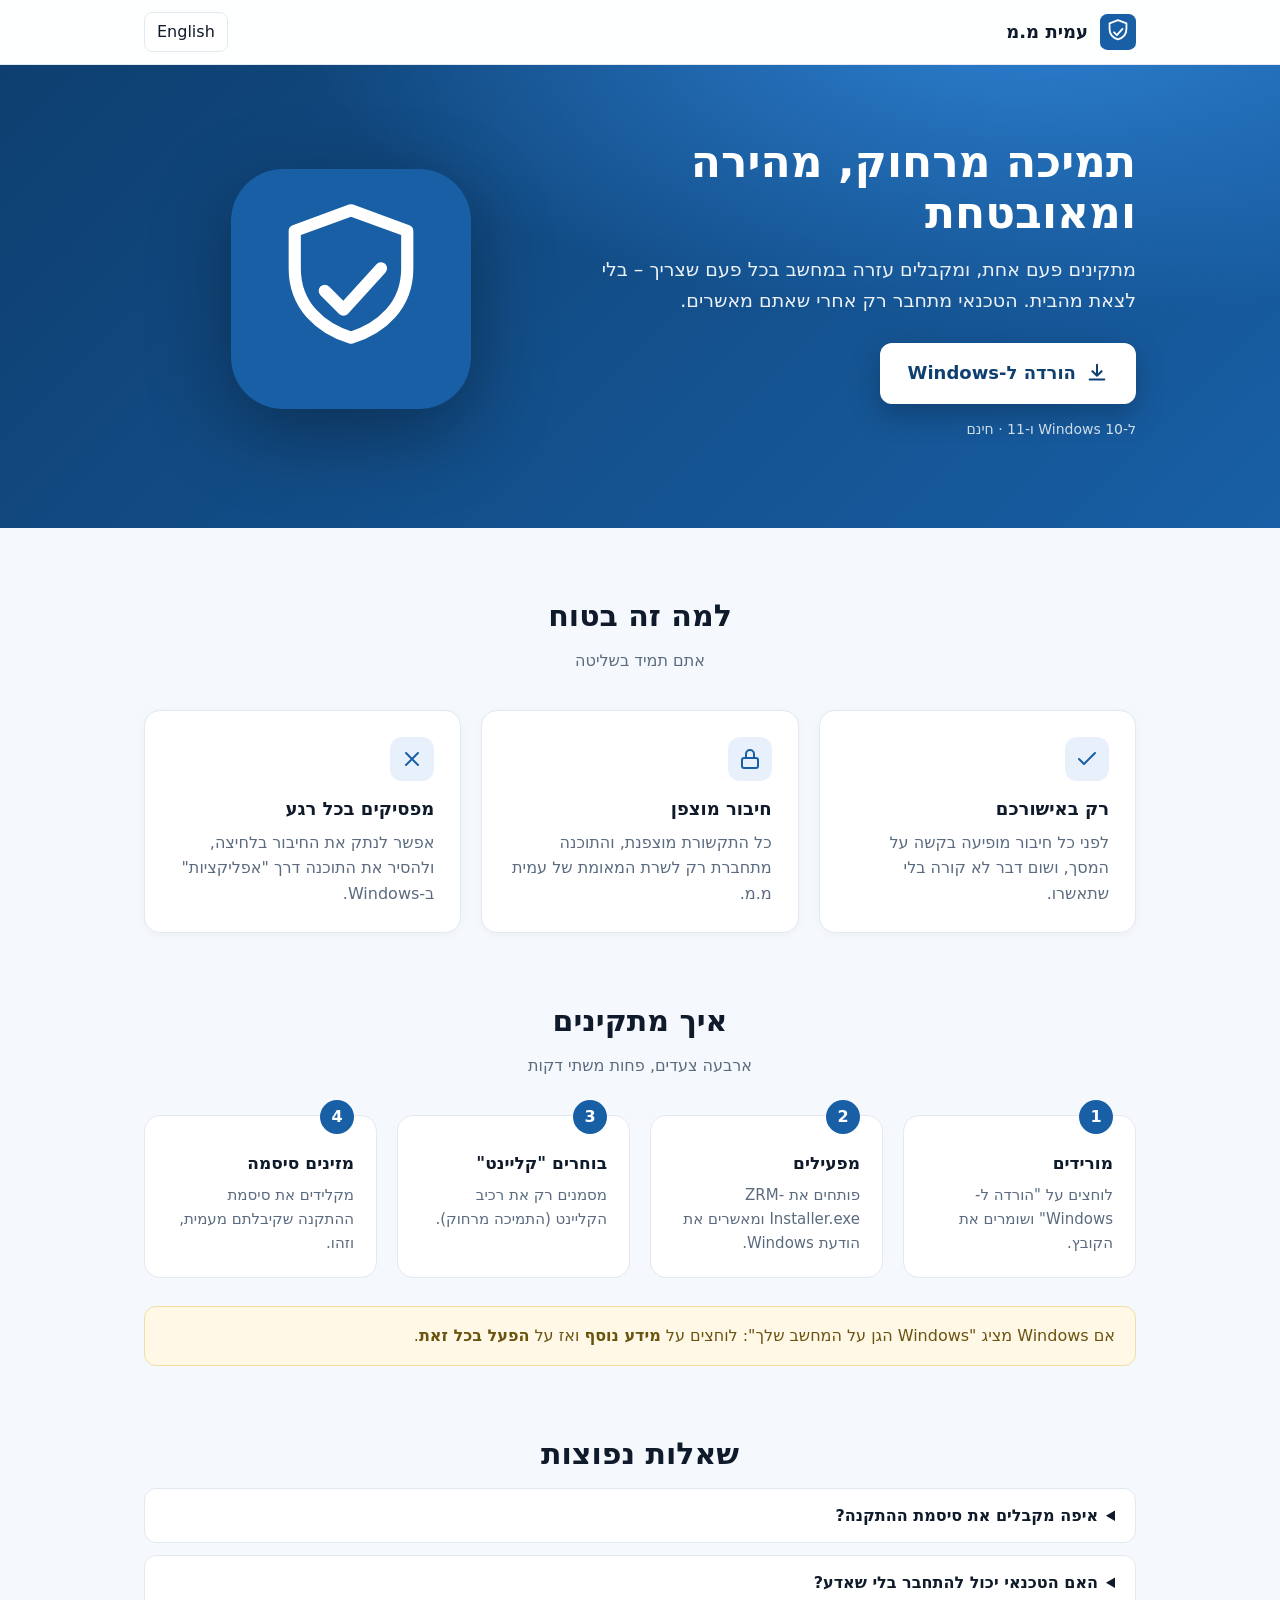
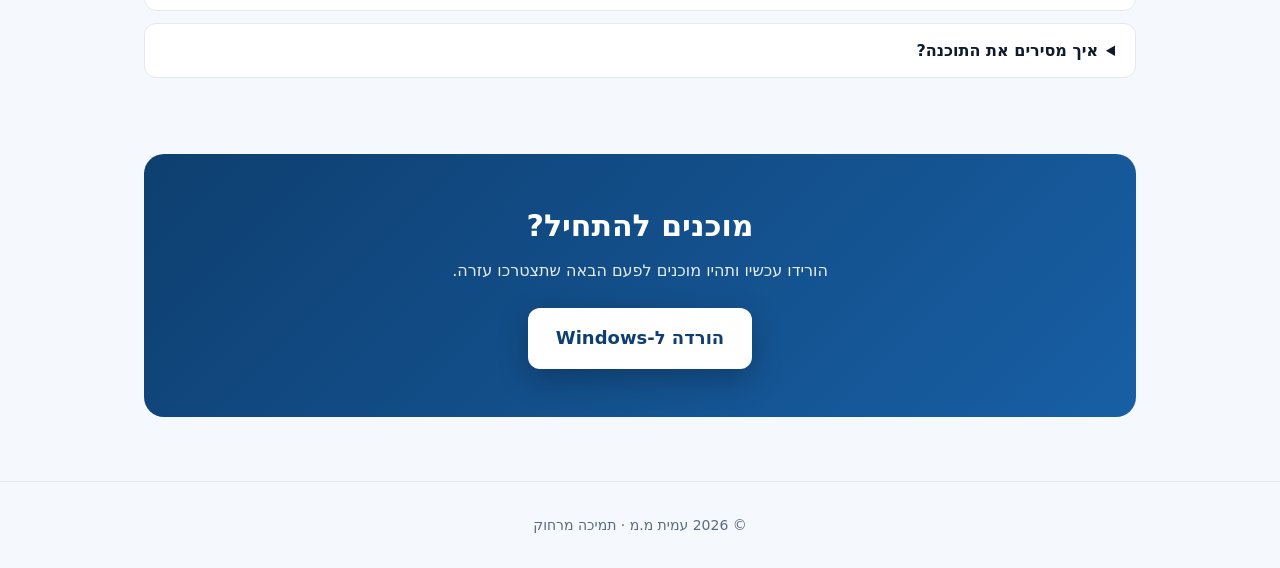
==== index.html @ 11de0999 "Fix mixed-direction meta line Co-Authored-By: Claude Opus 5.5 <noreply@anthropic.com>" ====
<!doctype html>
<html lang="he" dir="rtl">
<head>
<meta charset="utf-8">
<meta name="viewport" content="width=device-width, initial-scale=1">
<title>עמית מ.מ – תמיכה מרחוק</title>
<meta name="description" content="הורדת תוכנת התמיכה מרחוק של עמית מ.מ – התקנה פשוטה, חיבור מאובטח, רק באישורך.">
<link rel="icon" href="favicon.ico">
<meta property="og:title" content="עמית מ.מ – תמיכה מרחוק">
<meta property="og:description" content="הורדת תוכנת התמיכה מרחוק – חיבור מאובטח, רק באישורך.">
<meta property="og:image" content="logo-256.png">
<style>
  :root{--brand:#185FA5;--brand2:#0E3F70;--ink:#0f1b2b;--muted:#5b6b7f;--bg:#f5f8fc;--card:#fff;--line:#e3e9f1}
  *{box-sizing:border-box}
  body{margin:0;font-family:"Segoe UI",Rubik,Heebo,system-ui,-apple-system,Arial,sans-serif;color:var(--ink);background:var(--bg);line-height:1.6}
  a{color:var(--brand)}
  .wrap{max-width:1040px;margin:0 auto;padding:0 24px}
  header{position:sticky;top:0;z-index:5;background:rgba(255,255,255,.9);backdrop-filter:blur(8px);border-bottom:1px solid var(--line)}
  header .wrap{display:flex;align-items:center;gap:12px;height:64px}
  header img{width:36px;height:36px}
  header b{font-size:18px}
  header .sp{flex:1}
  .lang{border:1px solid var(--line);background:#fff;border-radius:8px;padding:6px 12px;cursor:pointer;font:inherit;color:var(--ink)}
  .hero{background:radial-gradient(1200px 500px at 80% -10%,#2d7fd0 0,transparent 60%),linear-gradient(135deg,var(--brand2),var(--brand));color:#fff;padding:72px 0 88px}
  .hero .wrap{display:grid;grid-template-columns:1.3fr 1fr;gap:40px;align-items:center}
  .hero h1{font-size:44px;line-height:1.15;margin:0 0 16px}
  .hero p{font-size:19px;opacity:.92;margin:0 0 28px;max-width:34em}
  .logo-big{justify-self:center;width:240px;height:240px;filter:drop-shadow(0 24px 40px rgba(0,0,0,.35));border-radius:52px}
  .btn{display:inline-flex;align-items:center;gap:10px;background:#fff;color:var(--brand2);font-weight:700;font-size:18px;padding:16px 28px;border-radius:12px;text-decoration:none;box-shadow:0 10px 30px rgba(0,0,0,.25);transition:transform .15s}
  .btn:hover{transform:translateY(-2px)}
  .btn svg{width:22px;height:22px}
  .meta{margin-top:14px;font-size:14px;opacity:.8}
  section{padding:64px 0}
  h2{font-size:30px;margin:0 0 8px;text-align:center}
  .sub{color:var(--muted);text-align:center;margin:0 0 36px}
  .grid{display:grid;grid-template-columns:repeat(3,1fr);gap:20px}
  .card{background:var(--card);border:1px solid var(--line);border-radius:16px;padding:26px;box-shadow:0 2px 8px rgba(15,27,43,.04)}
  .card .ic{width:44px;height:44px;border-radius:12px;background:#e8f1fb;color:var(--brand);display:grid;place-items:center;margin-bottom:14px}
  .card .ic svg{width:24px;height:24px}
  .card h3{margin:0 0 6px;font-size:18px}
  .card p{margin:0;color:var(--muted)}
  .steps{counter-reset:s;display:grid;grid-template-columns:repeat(4,1fr);gap:20px}
  .step{position:relative;background:var(--card);border:1px solid var(--line);border-radius:16px;padding:26px 22px 22px}
  .step::before{counter-increment:s;content:counter(s);position:absolute;top:-16px;inset-inline-start:22px;width:34px;height:34px;border-radius:50%;background:var(--brand);color:#fff;font-weight:700;display:grid;place-items:center}
  .step h3{margin:8px 0 6px;font-size:17px}
  .step p{margin:0;color:var(--muted);font-size:15px}
  .note{background:#fff8e6;border:1px solid #f1dca6;border-radius:12px;padding:16px 20px;margin-top:28px;color:#6b5310}
  .faq details{background:var(--card);border:1px solid var(--line);border-radius:12px;padding:14px 20px;margin-bottom:12px}
  .faq summary{cursor:pointer;font-weight:600}
  .faq p{color:var(--muted);margin:10px 0 0}
  .cta{text-align:center;background:linear-gradient(135deg,var(--brand2),var(--brand));color:#fff;border-radius:20px;padding:48px 24px}
  .cta h2{color:#fff}
  footer{color:var(--muted);text-align:center;padding:32px 0;font-size:14px;border-top:1px solid var(--line)}
  [data-l="en"]{display:none}
  html[lang="en"] [data-l="he"]{display:none}
  html[lang="en"] [data-l="en"]{display:revert}
  @media (max-width:860px){.hero .wrap{grid-template-columns:1fr;text-align:center}.hero p{margin-inline:auto}.logo-big{width:160px;height:160px;grid-row:1}.grid,.steps{grid-template-columns:1fr 1fr}.hero h1{font-size:34px}}
  @media (max-width:560px){.grid,.steps{grid-template-columns:1fr}}
</style>
</head>
<body>
<header><div class="wrap">
  <img src="logo.svg" alt="">
  <b><span data-l="he">עמית מ.מ</span><span data-l="en">Amit M.M</span></b>
  <span class="sp"></span>
  <button class="lang" id="lang" type="button">English</button>
</div></header>

<div class="hero"><div class="wrap">
  <div>
    <h1><span data-l="he">תמיכה מרחוק, מהירה ומאובטחת</span><span data-l="en">Fast, secure remote support</span></h1>
    <p><span data-l="he">מתקינים פעם אחת, ומקבלים עזרה במחשב בכל פעם שצריך – בלי לצאת מהבית. הטכנאי מתחבר רק אחרי שאתם מאשרים.</span><span data-l="en">Install once and get help on your computer whenever you need it, without leaving home. The technician connects only after you approve.</span></p>
    <a class="btn" id="dl" href="https://github.com/azombit/amitmm-support/releases/latest/download/ZRM-Installer.exe">
      <svg viewBox="0 0 24 24" fill="none" stroke="currentColor" stroke-width="2.2" stroke-linecap="round" stroke-linejoin="round"><path d="M12 3v12m0 0l-5-5m5 5l5-5M4 19h16"/></svg>
      <span data-l="he">הורדה ל-Windows</span><span data-l="en">Download for Windows</span>
    </a>
    <div class="meta"><span data-l="he">ל-Windows 10 ו-11 · חינם</span><span data-l="en">Windows 10 / 11 · 64-bit · about 220MB · free</span></div>
  </div>
  <img class="logo-big" src="logo.svg" alt="Amit M.M">
</div></div>

<section><div class="wrap">
  <h2><span data-l="he">למה זה בטוח</span><span data-l="en">Why it's safe</span></h2>
  <p class="sub"><span data-l="he">אתם תמיד בשליטה</span><span data-l="en">You are always in control</span></p>
  <div class="grid">
    <div class="card"><div class="ic"><svg viewBox="0 0 24 24" fill="none" stroke="currentColor" stroke-width="2" stroke-linecap="round" stroke-linejoin="round"><path d="M20 6L9 17l-5-5"/></svg></div>
      <h3><span data-l="he">רק באישורכם</span><span data-l="en">Only with your approval</span></h3>
      <p><span data-l="he">לפני כל חיבור מופיעה בקשה על המסך, ושום דבר לא קורה בלי שתאשרו.</span><span data-l="en">A request appears on screen before every session. Nothing happens until you approve it.</span></p></div>
    <div class="card"><div class="ic"><svg viewBox="0 0 24 24" fill="none" stroke="currentColor" stroke-width="2" stroke-linecap="round" stroke-linejoin="round"><rect x="4" y="11" width="16" height="10" rx="2"/><path d="M8 11V7a4 4 0 018 0v4"/></svg></div>
      <h3><span data-l="he">חיבור מוצפן</span><span data-l="en">Encrypted connection</span></h3>
      <p><span data-l="he">כל התקשורת מוצפנת, והתוכנה מתחברת רק לשרת המאומת של עמית מ.מ.</span><span data-l="en">All traffic is encrypted, and the software connects only to Amit M.M's verified server.</span></p></div>
    <div class="card"><div class="ic"><svg viewBox="0 0 24 24" fill="none" stroke="currentColor" stroke-width="2" stroke-linecap="round" stroke-linejoin="round"><path d="M18 6L6 18M6 6l12 12"/></svg></div>
      <h3><span data-l="he">מפסיקים בכל רגע</span><span data-l="en">Stop at any moment</span></h3>
      <p><span data-l="he">אפשר לנתק את החיבור בלחיצה, ולהסיר את התוכנה דרך "אפליקציות" ב-Windows.</span><span data-l="en">End the session with one click, and uninstall any time from Windows "Apps".</span></p></div>
  </div>
</div></section>

<section style="padding-top:0"><div class="wrap">
  <h2><span data-l="he">איך מתקינים</span><span data-l="en">How to install</span></h2>
  <p class="sub"><span data-l="he">ארבעה צעדים, פחות משתי דקות</span><span data-l="en">Four steps, under two minutes</span></p>
  <div class="steps">
    <div class="step"><h3><span data-l="he">מורידים</span><span data-l="en">Download</span></h3><p><span data-l="he">לוחצים על "הורדה ל-Windows" ושומרים את הקובץ.</span><span data-l="en">Click "Download for Windows" and save the file.</span></p></div>
    <div class="step"><h3><span data-l="he">מפעילים</span><span data-l="en">Run</span></h3><p><span data-l="he">פותחים את ZRM-Installer.exe ומאשרים את הודעת Windows.</span><span data-l="en">Open ZRM-Installer.exe and accept the Windows prompt.</span></p></div>
    <div class="step"><h3><span data-l="he">בוחרים "קליינט"</span><span data-l="en">Choose "Client"</span></h3><p><span data-l="he">מסמנים רק את רכיב הקליינט (התמיכה מרחוק).</span><span data-l="en">Select only the client (remote support) component.</span></p></div>
    <div class="step"><h3><span data-l="he">מזינים סיסמה</span><span data-l="en">Enter the password</span></h3><p><span data-l="he">מקלידים את סיסמת ההתקנה שקיבלתם מעמית, וזהו.</span><span data-l="en">Type the installation password you got from Amit, and you're done.</span></p></div>
  </div>
  <div class="note"><span data-l="he">אם Windows מציג "Windows הגן על המחשב שלך": לוחצים על <b>מידע נוסף</b> ואז על <b>הפעל בכל זאת</b>.</span><span data-l="en">If Windows shows "Windows protected your PC": click <b>More info</b>, then <b>Run anyway</b>.</span></div>
</div></section>

<section style="padding-top:0"><div class="wrap faq">
  <h2><span data-l="he">שאלות נפוצות</span><span data-l="en">FAQ</span></h2>
  <p class="sub"></p>
  <details><summary><span data-l="he">איפה מקבלים את סיסמת ההתקנה?</span><span data-l="en">Where do I get the installation password?</span></summary><p><span data-l="he">עמית ישלח לכם אותה. בלעדיה לא ניתן לחבר את המחשב.</span><span data-l="en">Amit will send it to you. Without it the computer cannot be connected.</span></p></details>
  <details><summary><span data-l="he">האם הטכנאי יכול להתחבר בלי שאדע?</span><span data-l="en">Can the technician connect without me knowing?</span></summary><p><span data-l="he">לא. כל חיבור דורש את האישור שלכם על המסך, ובזמן החיבור מוצג סימון ברור.</span><span data-l="en">No. Every session needs your on-screen approval, and a clear indicator is shown while connected.</span></p></details>
  <details><summary><span data-l="he">איך מסירים את התוכנה?</span><span data-l="en">How do I uninstall it?</span></summary><p><span data-l="he">הגדרות ← אפליקציות ← "Amit M.M" ← הסר.</span><span data-l="en">Settings → Apps → "Amit M.M" → Uninstall.</span></p></details>
</div></section>

<section style="padding-top:0"><div class="wrap"><div class="cta">
  <h2><span data-l="he">מוכנים להתחיל?</span><span data-l="en">Ready to start?</span></h2>
  <p style="opacity:.9;margin:0 0 24px"><span data-l="he">הורידו עכשיו ותהיו מוכנים לפעם הבאה שתצטרכו עזרה.</span><span data-l="en">Download now and be ready the next time you need help.</span></p>
  <a class="btn" href="https://github.com/azombit/amitmm-support/releases/latest/download/ZRM-Installer.exe"><span data-l="he">הורדה ל-Windows</span><span data-l="en">Download for Windows</span></a>
</div></div></section>

<footer>© <span id="y">2026</span> <span data-l="he">עמית מ.מ · תמיכה מרחוק</span><span data-l="en">Amit M.M · Remote support</span></footer>

<script>
  const h = document.documentElement, b = document.getElementById('lang');
  function set(l) { h.lang = l; h.dir = l === 'he' ? 'rtl' : 'ltr'; b.textContent = l === 'he' ? 'English' : 'עברית'; document.title = l === 'he' ? 'עמית מ.מ – תמיכה מרחוק' : 'Amit M.M – Remote support'; try { localStorage.lang = l; } catch (e) {} }
  b.onclick = () => set(h.lang === 'he' ? 'en' : 'he');
  const saved = (() => { try { return localStorage.lang; } catch (e) {} })();
  set(saved === 'en' ? 'en' : 'he');
  document.getElementById('y').textContent = new Date().getFullYear();
</script>
</body>
</html>
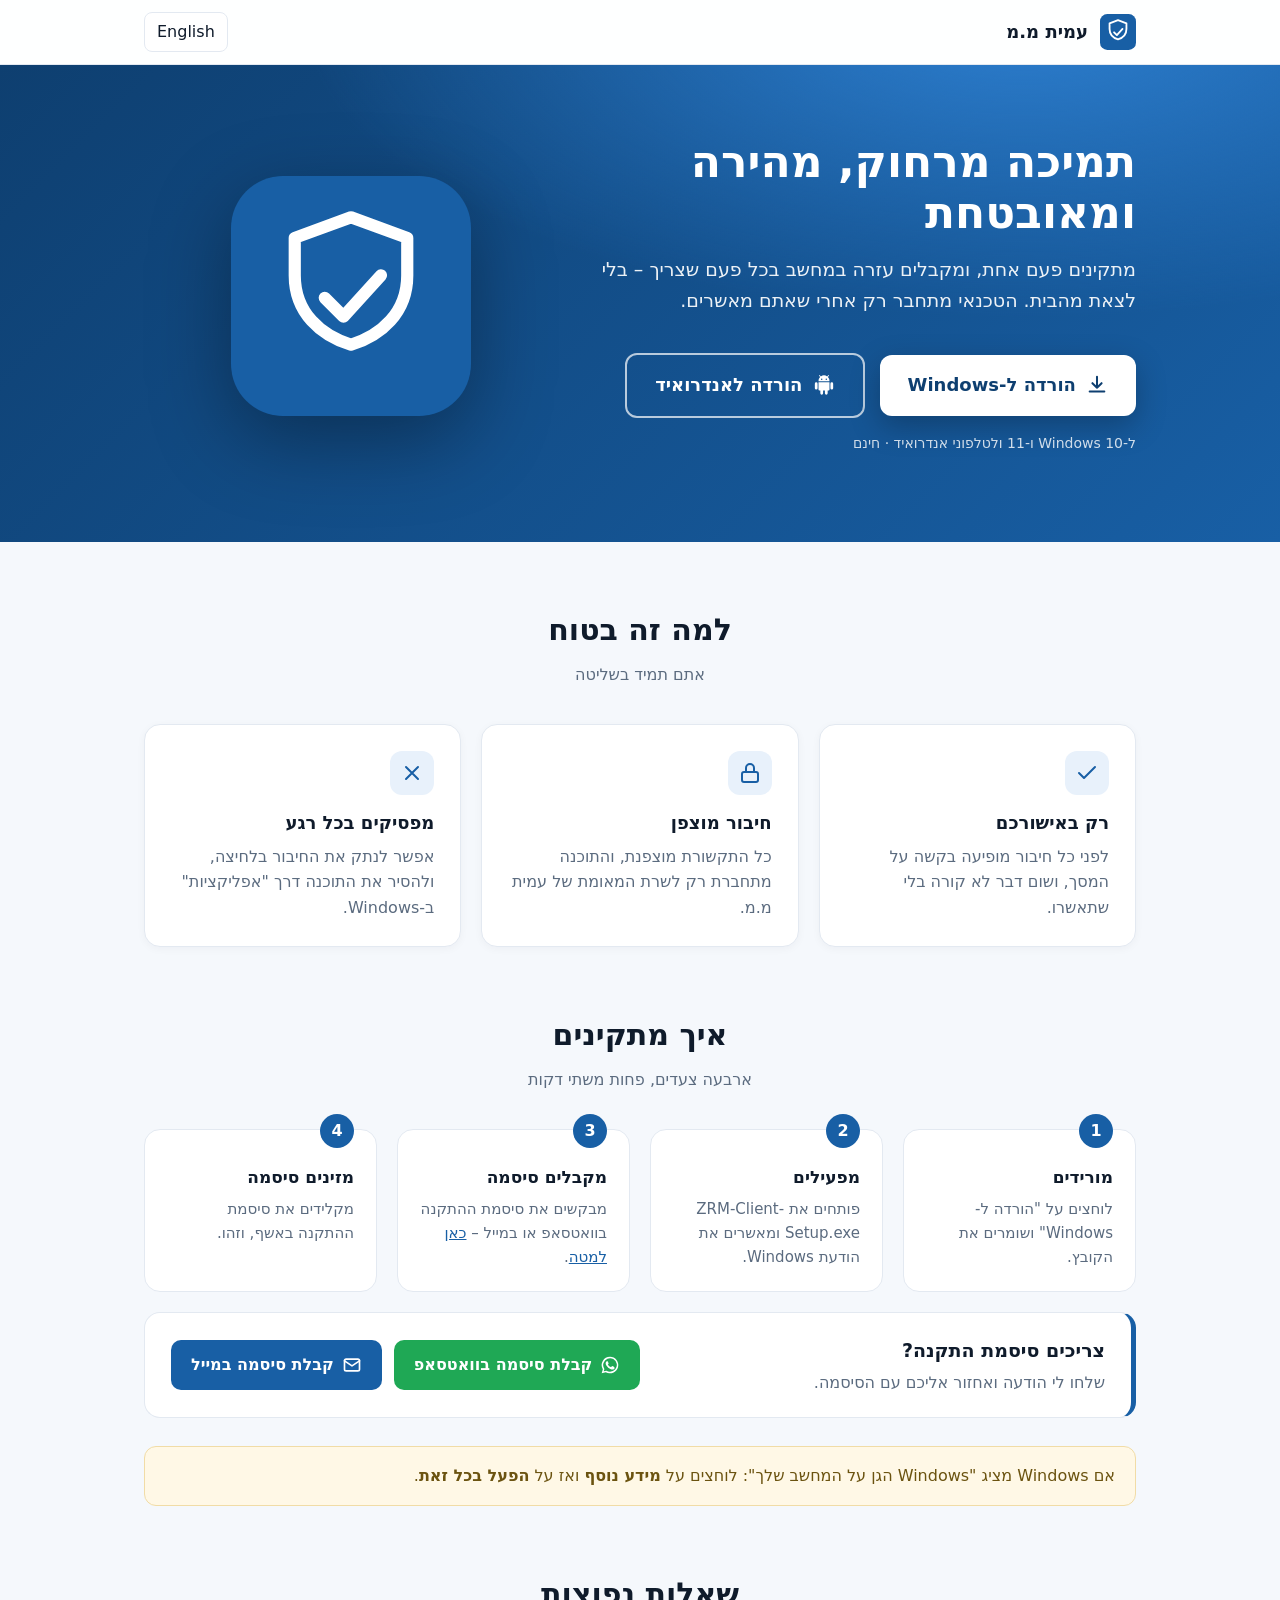
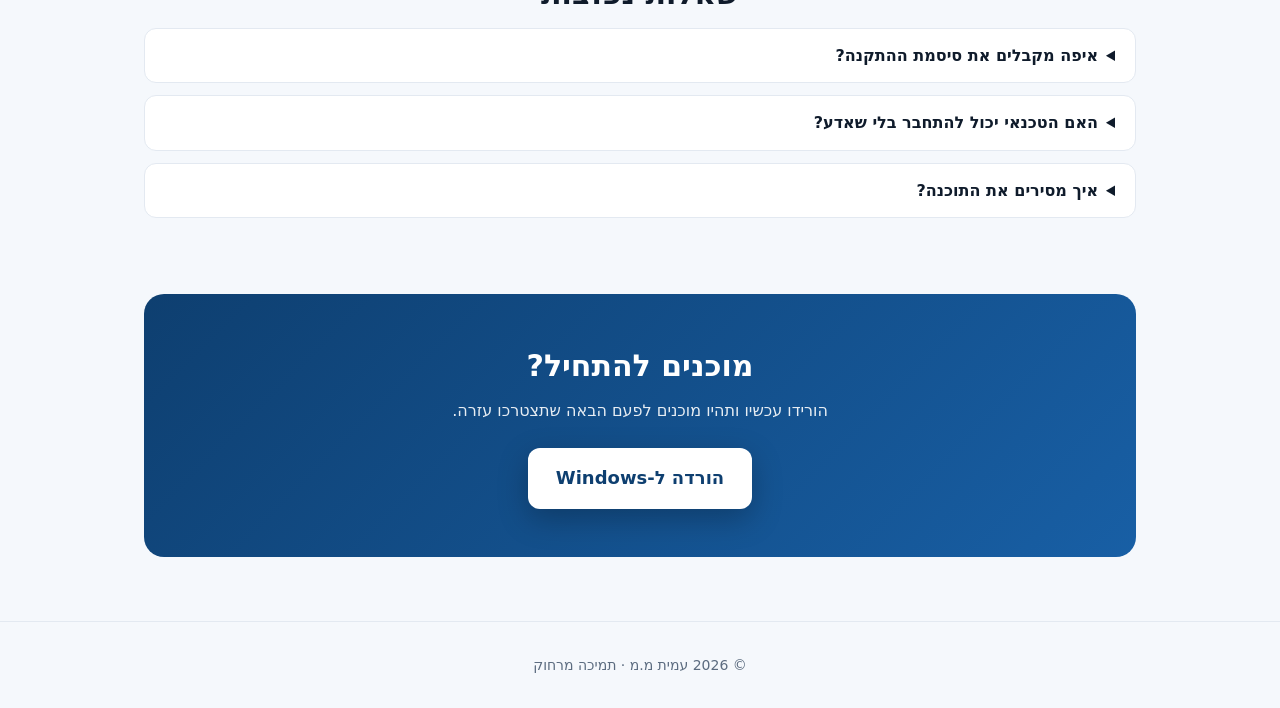
==== commit 0f0ec6f5: "Client-only and console-only downloads, Android app, password request by WhatsApp/email Co-Authored-" ====
--- a/index.html
+++ b/index.html
@@ -1,5 +1,5 @@
 <!doctype html>
-<html lang="he" dir="rtl">
+<html lang="he" dir="rtl" data-title-he="עמית מ.מ – תמיכה מרחוק" data-title-en="Amit M.M – Remote support">
 <head>
 <meta charset="utf-8">
 <meta name="viewport" content="width=device-width, initial-scale=1">
@@ -9,54 +9,7 @@
 <meta property="og:title" content="עמית מ.מ – תמיכה מרחוק">
 <meta property="og:description" content="הורדת תוכנת התמיכה מרחוק – חיבור מאובטח, רק באישורך.">
 <meta property="og:image" content="logo-256.png">
-<style>
-  :root{--brand:#185FA5;--brand2:#0E3F70;--ink:#0f1b2b;--muted:#5b6b7f;--bg:#f5f8fc;--card:#fff;--line:#e3e9f1}
-  *{box-sizing:border-box}
-  body{margin:0;font-family:"Segoe UI",Rubik,Heebo,system-ui,-apple-system,Arial,sans-serif;color:var(--ink);background:var(--bg);line-height:1.6}
-  a{color:var(--brand)}
-  .wrap{max-width:1040px;margin:0 auto;padding:0 24px}
-  header{position:sticky;top:0;z-index:5;background:rgba(255,255,255,.9);backdrop-filter:blur(8px);border-bottom:1px solid var(--line)}
-  header .wrap{display:flex;align-items:center;gap:12px;height:64px}
-  header img{width:36px;height:36px}
-  header b{font-size:18px}
-  header .sp{flex:1}
-  .lang{border:1px solid var(--line);background:#fff;border-radius:8px;padding:6px 12px;cursor:pointer;font:inherit;color:var(--ink)}
-  .hero{background:radial-gradient(1200px 500px at 80% -10%,#2d7fd0 0,transparent 60%),linear-gradient(135deg,var(--brand2),var(--brand));color:#fff;padding:72px 0 88px}
-  .hero .wrap{display:grid;grid-template-columns:1.3fr 1fr;gap:40px;align-items:center}
-  .hero h1{font-size:44px;line-height:1.15;margin:0 0 16px}
-  .hero p{font-size:19px;opacity:.92;margin:0 0 28px;max-width:34em}
-  .logo-big{justify-self:center;width:240px;height:240px;filter:drop-shadow(0 24px 40px rgba(0,0,0,.35));border-radius:52px}
-  .btn{display:inline-flex;align-items:center;gap:10px;background:#fff;color:var(--brand2);font-weight:700;font-size:18px;padding:16px 28px;border-radius:12px;text-decoration:none;box-shadow:0 10px 30px rgba(0,0,0,.25);transition:transform .15s}
-  .btn:hover{transform:translateY(-2px)}
-  .btn svg{width:22px;height:22px}
-  .meta{margin-top:14px;font-size:14px;opacity:.8}
-  section{padding:64px 0}
-  h2{font-size:30px;margin:0 0 8px;text-align:center}
-  .sub{color:var(--muted);text-align:center;margin:0 0 36px}
-  .grid{display:grid;grid-template-columns:repeat(3,1fr);gap:20px}
-  .card{background:var(--card);border:1px solid var(--line);border-radius:16px;padding:26px;box-shadow:0 2px 8px rgba(15,27,43,.04)}
-  .card .ic{width:44px;height:44px;border-radius:12px;background:#e8f1fb;color:var(--brand);display:grid;place-items:center;margin-bottom:14px}
-  .card .ic svg{width:24px;height:24px}
-  .card h3{margin:0 0 6px;font-size:18px}
-  .card p{margin:0;color:var(--muted)}
-  .steps{counter-reset:s;display:grid;grid-template-columns:repeat(4,1fr);gap:20px}
-  .step{position:relative;background:var(--card);border:1px solid var(--line);border-radius:16px;padding:26px 22px 22px}
-  .step::before{counter-increment:s;content:counter(s);position:absolute;top:-16px;inset-inline-start:22px;width:34px;height:34px;border-radius:50%;background:var(--brand);color:#fff;font-weight:700;display:grid;place-items:center}
-  .step h3{margin:8px 0 6px;font-size:17px}
-  .step p{margin:0;color:var(--muted);font-size:15px}
-  .note{background:#fff8e6;border:1px solid #f1dca6;border-radius:12px;padding:16px 20px;margin-top:28px;color:#6b5310}
-  .faq details{background:var(--card);border:1px solid var(--line);border-radius:12px;padding:14px 20px;margin-bottom:12px}
-  .faq summary{cursor:pointer;font-weight:600}
-  .faq p{color:var(--muted);margin:10px 0 0}
-  .cta{text-align:center;background:linear-gradient(135deg,var(--brand2),var(--brand));color:#fff;border-radius:20px;padding:48px 24px}
-  .cta h2{color:#fff}
-  footer{color:var(--muted);text-align:center;padding:32px 0;font-size:14px;border-top:1px solid var(--line)}
-  [data-l="en"]{display:none}
-  html[lang="en"] [data-l="he"]{display:none}
-  html[lang="en"] [data-l="en"]{display:revert}
-  @media (max-width:860px){.hero .wrap{grid-template-columns:1fr;text-align:center}.hero p{margin-inline:auto}.logo-big{width:160px;height:160px;grid-row:1}.grid,.steps{grid-template-columns:1fr 1fr}.hero h1{font-size:34px}}
-  @media (max-width:560px){.grid,.steps{grid-template-columns:1fr}}
-</style>
+<link rel="stylesheet" href="style.css">
 </head>
 <body>
 <header><div class="wrap">
@@ -70,11 +23,15 @@
   <div>
     <h1><span data-l="he">תמיכה מרחוק, מהירה ומאובטחת</span><span data-l="en">Fast, secure remote support</span></h1>
     <p><span data-l="he">מתקינים פעם אחת, ומקבלים עזרה במחשב בכל פעם שצריך – בלי לצאת מהבית. הטכנאי מתחבר רק אחרי שאתם מאשרים.</span><span data-l="en">Install once and get help on your computer whenever you need it, without leaving home. The technician connects only after you approve.</span></p>
-    <a class="btn" id="dl" href="https://github.com/azombit/amitmm-support/releases/latest/download/ZRM-Installer.exe">
+    <a class="btn" id="dl" href="https://github.com/azombit/amitmm-support/releases/latest/download/ZRM-Client-Setup.exe">
       <svg viewBox="0 0 24 24" fill="none" stroke="currentColor" stroke-width="2.2" stroke-linecap="round" stroke-linejoin="round"><path d="M12 3v12m0 0l-5-5m5 5l5-5M4 19h16"/></svg>
       <span data-l="he">הורדה ל-Windows</span><span data-l="en">Download for Windows</span>
     </a>
-    <div class="meta"><span data-l="he">ל-Windows 10 ו-11 · חינם</span><span data-l="en">Windows 10 / 11 · 64-bit · about 220MB · free</span></div>
+    <a class="btn ghost" href="https://github.com/azombit/amitmm-support/releases/latest/download/ZrmAgent.apk">
+      <svg viewBox="0 0 24 24" fill="currentColor"><path d="M6 9h12v8a1 1 0 01-1 1h-1v3a1.5 1.5 0 01-3 0v-3h-2v3a1.5 1.5 0 01-3 0v-3H7a1 1 0 01-1-1zM3.5 9A1.5 1.5 0 015 10.5v5a1.5 1.5 0 01-3 0v-5A1.5 1.5 0 013.5 9zm17 0a1.5 1.5 0 011.5 1.5v5a1.5 1.5 0 01-3 0v-5A1.5 1.5 0 0120.5 9zM15.5 2.6l1.2-1.6.8.6-1.2 1.6A6 6 0 0118 8H6a6 6 0 011.7-4.8L6.5 1.6l.8-.6 1.2 1.6a6 6 0 017 0zM9.5 5a.8.8 0 100 1.6.8.8 0 000-1.6zm5 0a.8.8 0 100 1.6.8.8 0 000-1.6z"/></svg>
+      <span data-l="he">הורדה לאנדרואיד</span><span data-l="en">Download for Android</span>
+    </a>
+    <div class="meta"><span data-l="he">ל-Windows 10 ו-11 ולטלפוני אנדרואיד · חינם</span><span data-l="en">Windows 10 / 11 and Android phones · free</span></div>
   </div>
   <img class="logo-big" src="logo.svg" alt="Amit M.M">
 </div></div>
@@ -100,9 +57,21 @@
   <p class="sub"><span data-l="he">ארבעה צעדים, פחות משתי דקות</span><span data-l="en">Four steps, under two minutes</span></p>
   <div class="steps">
     <div class="step"><h3><span data-l="he">מורידים</span><span data-l="en">Download</span></h3><p><span data-l="he">לוחצים על "הורדה ל-Windows" ושומרים את הקובץ.</span><span data-l="en">Click "Download for Windows" and save the file.</span></p></div>
-    <div class="step"><h3><span data-l="he">מפעילים</span><span data-l="en">Run</span></h3><p><span data-l="he">פותחים את ZRM-Installer.exe ומאשרים את הודעת Windows.</span><span data-l="en">Open ZRM-Installer.exe and accept the Windows prompt.</span></p></div>
-    <div class="step"><h3><span data-l="he">בוחרים "קליינט"</span><span data-l="en">Choose "Client"</span></h3><p><span data-l="he">מסמנים רק את רכיב הקליינט (התמיכה מרחוק).</span><span data-l="en">Select only the client (remote support) component.</span></p></div>
-    <div class="step"><h3><span data-l="he">מזינים סיסמה</span><span data-l="en">Enter the password</span></h3><p><span data-l="he">מקלידים את סיסמת ההתקנה שקיבלתם מעמית, וזהו.</span><span data-l="en">Type the installation password you got from Amit, and you're done.</span></p></div>
+    <div class="step"><h3><span data-l="he">מפעילים</span><span data-l="en">Run</span></h3><p><span data-l="he">פותחים את ZRM-Client-Setup.exe ומאשרים את הודעת Windows.</span><span data-l="en">Open ZRM-Client-Setup.exe and accept the Windows prompt.</span></p></div>
+    <div class="step"><h3><span data-l="he">מקבלים סיסמה</span><span data-l="en">Get the password</span></h3><p><span data-l="he">מבקשים את סיסמת ההתקנה בוואטסאפ או במייל – <a href="#pw">כאן למטה</a>.</span><span data-l="en">Ask for the installation password on WhatsApp or by email – <a href="#pw">right below</a>.</span></p></div>
+    <div class="step"><h3><span data-l="he">מזינים סיסמה</span><span data-l="en">Enter the password</span></h3><p><span data-l="he">מקלידים את סיסמת ההתקנה באשף, וזהו.</span><span data-l="en">Type the installation password in the wizard, and you're done.</span></p></div>
+  </div>
+  <div class="pw" id="pw">
+    <div><b><span data-l="he">צריכים סיסמת התקנה?</span><span data-l="en">Need the installation password?</span></b>
+      <p><span data-l="he">שלחו לי הודעה ואחזור אליכם עם הסיסמה.</span><span data-l="en">Send me a message and I'll get back to you with the password.</span></p></div>
+    <div class="pw-btns">
+      <a class="pbtn wa" target="_blank" rel="noopener" data-wa="אהלן עמית, אני צריך סיסמת התקנה לתוכנת התמיכה מרחוק." data-wa-en="Hi Amit, I need the installation password for the remote support software.">
+        <svg viewBox="0 0 24 24" fill="currentColor"><path d="M12 2a10 10 0 00-8.6 15.1L2 22l5-1.3A10 10 0 1012 2zm0 18.2a8.2 8.2 0 01-4.2-1.2l-.3-.2-3 .8.8-2.9-.2-.3A8.2 8.2 0 1112 20.2zm4.5-6.1c-.2-.1-1.5-.7-1.7-.8s-.4-.1-.6.1-.7.8-.8 1-.3.2-.5.1a6.7 6.7 0 01-3.3-2.9c-.3-.4.3-.4.7-1.4a.5.5 0 000-.4l-.8-1.8c-.2-.5-.4-.4-.6-.4h-.5a1 1 0 00-.7.3 3 3 0 00-.9 2.2 5.2 5.2 0 001.1 2.7 11.8 11.8 0 004.5 4c1.7.7 2.3.8 3.2.6a2.7 2.7 0 001.8-1.2 2.2 2.2 0 00.1-1.2c0-.2-.2-.3-.5-.4z"/></svg>
+        <span data-l="he">קבלת סיסמה בוואטסאפ</span><span data-l="en">Get it on WhatsApp</span></a>
+      <a class="pbtn ml" data-mail="בקשה לסיסמת התקנה – תמיכה מרחוק" data-mail-en="Installation password request – remote support">
+        <svg viewBox="0 0 24 24" fill="none" stroke="currentColor" stroke-width="2" stroke-linecap="round" stroke-linejoin="round"><rect x="3" y="5" width="18" height="14" rx="2"/><path d="M3 7l9 6 9-6"/></svg>
+        <span data-l="he">קבלת סיסמה במייל</span><span data-l="en">Get it by email</span></a>
+    </div>
   </div>
   <div class="note"><span data-l="he">אם Windows מציג "Windows הגן על המחשב שלך": לוחצים על <b>מידע נוסף</b> ואז על <b>הפעל בכל זאת</b>.</span><span data-l="en">If Windows shows "Windows protected your PC": click <b>More info</b>, then <b>Run anyway</b>.</span></div>
 </div></section>
@@ -110,7 +79,7 @@
 <section style="padding-top:0"><div class="wrap faq">
   <h2><span data-l="he">שאלות נפוצות</span><span data-l="en">FAQ</span></h2>
   <p class="sub"></p>
-  <details><summary><span data-l="he">איפה מקבלים את סיסמת ההתקנה?</span><span data-l="en">Where do I get the installation password?</span></summary><p><span data-l="he">עמית ישלח לכם אותה. בלעדיה לא ניתן לחבר את המחשב.</span><span data-l="en">Amit will send it to you. Without it the computer cannot be connected.</span></p></details>
+  <details><summary><span data-l="he">איפה מקבלים את סיסמת ההתקנה?</span><span data-l="en">Where do I get the installation password?</span></summary><p><span data-l="he">מבקשים אותה ממני <a href="#pw">בוואטסאפ או במייל</a>. בלעדיה לא ניתן לחבר את המחשב.</span><span data-l="en">Ask me for it <a href="#pw">on WhatsApp or by email</a>. Without it the computer cannot be connected.</span></p></details>
   <details><summary><span data-l="he">האם הטכנאי יכול להתחבר בלי שאדע?</span><span data-l="en">Can the technician connect without me knowing?</span></summary><p><span data-l="he">לא. כל חיבור דורש את האישור שלכם על המסך, ובזמן החיבור מוצג סימון ברור.</span><span data-l="en">No. Every session needs your on-screen approval, and a clear indicator is shown while connected.</span></p></details>
   <details><summary><span data-l="he">איך מסירים את התוכנה?</span><span data-l="en">How do I uninstall it?</span></summary><p><span data-l="he">הגדרות ← אפליקציות ← "Amit M.M" ← הסר.</span><span data-l="en">Settings → Apps → "Amit M.M" → Uninstall.</span></p></details>
 </div></section>
@@ -118,18 +87,11 @@
 <section style="padding-top:0"><div class="wrap"><div class="cta">
   <h2><span data-l="he">מוכנים להתחיל?</span><span data-l="en">Ready to start?</span></h2>
   <p style="opacity:.9;margin:0 0 24px"><span data-l="he">הורידו עכשיו ותהיו מוכנים לפעם הבאה שתצטרכו עזרה.</span><span data-l="en">Download now and be ready the next time you need help.</span></p>
-  <a class="btn" href="https://github.com/azombit/amitmm-support/releases/latest/download/ZRM-Installer.exe"><span data-l="he">הורדה ל-Windows</span><span data-l="en">Download for Windows</span></a>
+  <a class="btn" href="https://github.com/azombit/amitmm-support/releases/latest/download/ZRM-Client-Setup.exe"><span data-l="he">הורדה ל-Windows</span><span data-l="en">Download for Windows</span></a>
 </div></div></section>
 
 <footer>© <span id="y">2026</span> <span data-l="he">עמית מ.מ · תמיכה מרחוק</span><span data-l="en">Amit M.M · Remote support</span></footer>
 
-<script>
-  const h = document.documentElement, b = document.getElementById('lang');
-  function set(l) { h.lang = l; h.dir = l === 'he' ? 'rtl' : 'ltr'; b.textContent = l === 'he' ? 'English' : 'עברית'; document.title = l === 'he' ? 'עמית מ.מ – תמיכה מרחוק' : 'Amit M.M – Remote support'; try { localStorage.lang = l; } catch (e) {} }
-  b.onclick = () => set(h.lang === 'he' ? 'en' : 'he');
-  const saved = (() => { try { return localStorage.lang; } catch (e) {} })();
-  set(saved === 'en' ? 'en' : 'he');
-  document.getElementById('y').textContent = new Date().getFullYear();
-</script>
+<script src="site.js"></script>
 </body>
 </html>
--- a/style.css
+++ b/style.css
@@ -0,0 +1,53 @@
+  :root{--brand:#185FA5;--brand2:#0E3F70;--ink:#0f1b2b;--muted:#5b6b7f;--bg:#f5f8fc;--card:#fff;--line:#e3e9f1}
+  *{box-sizing:border-box}
+  body{margin:0;font-family:"Segoe UI",Rubik,Heebo,system-ui,-apple-system,Arial,sans-serif;color:var(--ink);background:var(--bg);line-height:1.6}
+  a{color:var(--brand)}
+  .wrap{max-width:1040px;margin:0 auto;padding:0 24px}
+  header{position:sticky;top:0;z-index:5;background:rgba(255,255,255,.9);backdrop-filter:blur(8px);border-bottom:1px solid var(--line)}
+  header .wrap{display:flex;align-items:center;gap:12px;height:64px}
+  header img{width:36px;height:36px}
+  header b{font-size:18px}
+  header .sp{flex:1}
+  .lang{border:1px solid var(--line);background:#fff;border-radius:8px;padding:6px 12px;cursor:pointer;font:inherit;color:var(--ink)}
+  .hero{background:radial-gradient(1200px 500px at 80% -10%,#2d7fd0 0,transparent 60%),linear-gradient(135deg,var(--brand2),var(--brand));color:#fff;padding:72px 0 88px}
+  .hero .wrap{display:grid;grid-template-columns:1.3fr 1fr;gap:40px;align-items:center}
+  .hero h1{font-size:44px;line-height:1.15;margin:0 0 16px}
+  .hero p{font-size:19px;opacity:.92;margin:0 0 28px;max-width:34em}
+  .logo-big{justify-self:center;width:240px;height:240px;filter:drop-shadow(0 24px 40px rgba(0,0,0,.35));border-radius:52px}
+  .btn{display:inline-flex;align-items:center;gap:10px;background:#fff;color:var(--brand2);font-weight:700;font-size:18px;padding:16px 28px;border-radius:12px;text-decoration:none;box-shadow:0 10px 30px rgba(0,0,0,.25);transition:transform .15s}
+  .btn:hover{transform:translateY(-2px)}
+  .btn svg{width:22px;height:22px}
+  .btn.ghost{background:transparent;color:#fff;border:2px solid rgba(255,255,255,.7);box-shadow:none;margin:10px 0 0;margin-inline-start:10px}
+  @media (max-width:560px){.btn.ghost{margin-inline-start:0}}
+  .meta{margin-top:14px;font-size:14px;opacity:.8}
+  section{padding:64px 0}
+  h2{font-size:30px;margin:0 0 8px;text-align:center}
+  .sub{color:var(--muted);text-align:center;margin:0 0 36px}
+  .grid{display:grid;grid-template-columns:repeat(3,1fr);gap:20px}
+  .card{background:var(--card);border:1px solid var(--line);border-radius:16px;padding:26px;box-shadow:0 2px 8px rgba(15,27,43,.04)}
+  .card .ic{width:44px;height:44px;border-radius:12px;background:#e8f1fb;color:var(--brand);display:grid;place-items:center;margin-bottom:14px}
+  .card .ic svg{width:24px;height:24px}
+  .card h3{margin:0 0 6px;font-size:18px}
+  .card p{margin:0;color:var(--muted)}
+  .steps{counter-reset:s;display:grid;grid-template-columns:repeat(4,1fr);gap:20px}
+  .step{position:relative;background:var(--card);border:1px solid var(--line);border-radius:16px;padding:26px 22px 22px}
+  .step::before{counter-increment:s;content:counter(s);position:absolute;top:-16px;inset-inline-start:22px;width:34px;height:34px;border-radius:50%;background:var(--brand);color:#fff;font-weight:700;display:grid;place-items:center}
+  .step h3{margin:8px 0 6px;font-size:17px}
+  .step p{margin:0;color:var(--muted);font-size:15px}
+  .note{background:#fff8e6;border:1px solid #f1dca6;border-radius:12px;padding:16px 20px;margin-top:28px;color:#6b5310}
+  .pw{display:flex;align-items:center;justify-content:space-between;gap:20px;flex-wrap:wrap;background:#fff;border:1px solid var(--line);border-inline-start:5px solid var(--brand);border-radius:16px;padding:22px 26px;margin-top:20px;scroll-margin-top:80px}
+  .pw b{font-size:19px}.pw p{margin:4px 0 0;color:var(--muted)}
+  .pw-btns{display:flex;gap:12px;flex-wrap:wrap}
+  .pbtn{display:inline-flex;align-items:center;gap:8px;padding:12px 20px;border-radius:10px;font-weight:700;text-decoration:none;color:#fff;cursor:pointer}
+  .pbtn svg{width:20px;height:20px}.pbtn.wa{background:#1fa855}.pbtn.ml{background:var(--brand)}.pbtn:hover{filter:brightness(1.08)}
+  .faq details{background:var(--card);border:1px solid var(--line);border-radius:12px;padding:14px 20px;margin-bottom:12px}
+  .faq summary{cursor:pointer;font-weight:600}
+  .faq p{color:var(--muted);margin:10px 0 0}
+  .cta{text-align:center;background:linear-gradient(135deg,var(--brand2),var(--brand));color:#fff;border-radius:20px;padding:48px 24px}
+  .cta h2{color:#fff}
+  footer{color:var(--muted);text-align:center;padding:32px 0;font-size:14px;border-top:1px solid var(--line)}
+  [data-l="en"]{display:none}
+  html[lang="en"] [data-l="he"]{display:none}
+  html[lang="en"] [data-l="en"]{display:revert}
+  @media (max-width:860px){.hero .wrap{grid-template-columns:1fr;text-align:center}.hero p{margin-inline:auto}.logo-big{width:160px;height:160px;grid-row:1}.grid,.steps{grid-template-columns:1fr 1fr}.hero h1{font-size:34px}}
+  @media (max-width:560px){.grid,.steps{grid-template-columns:1fr}}
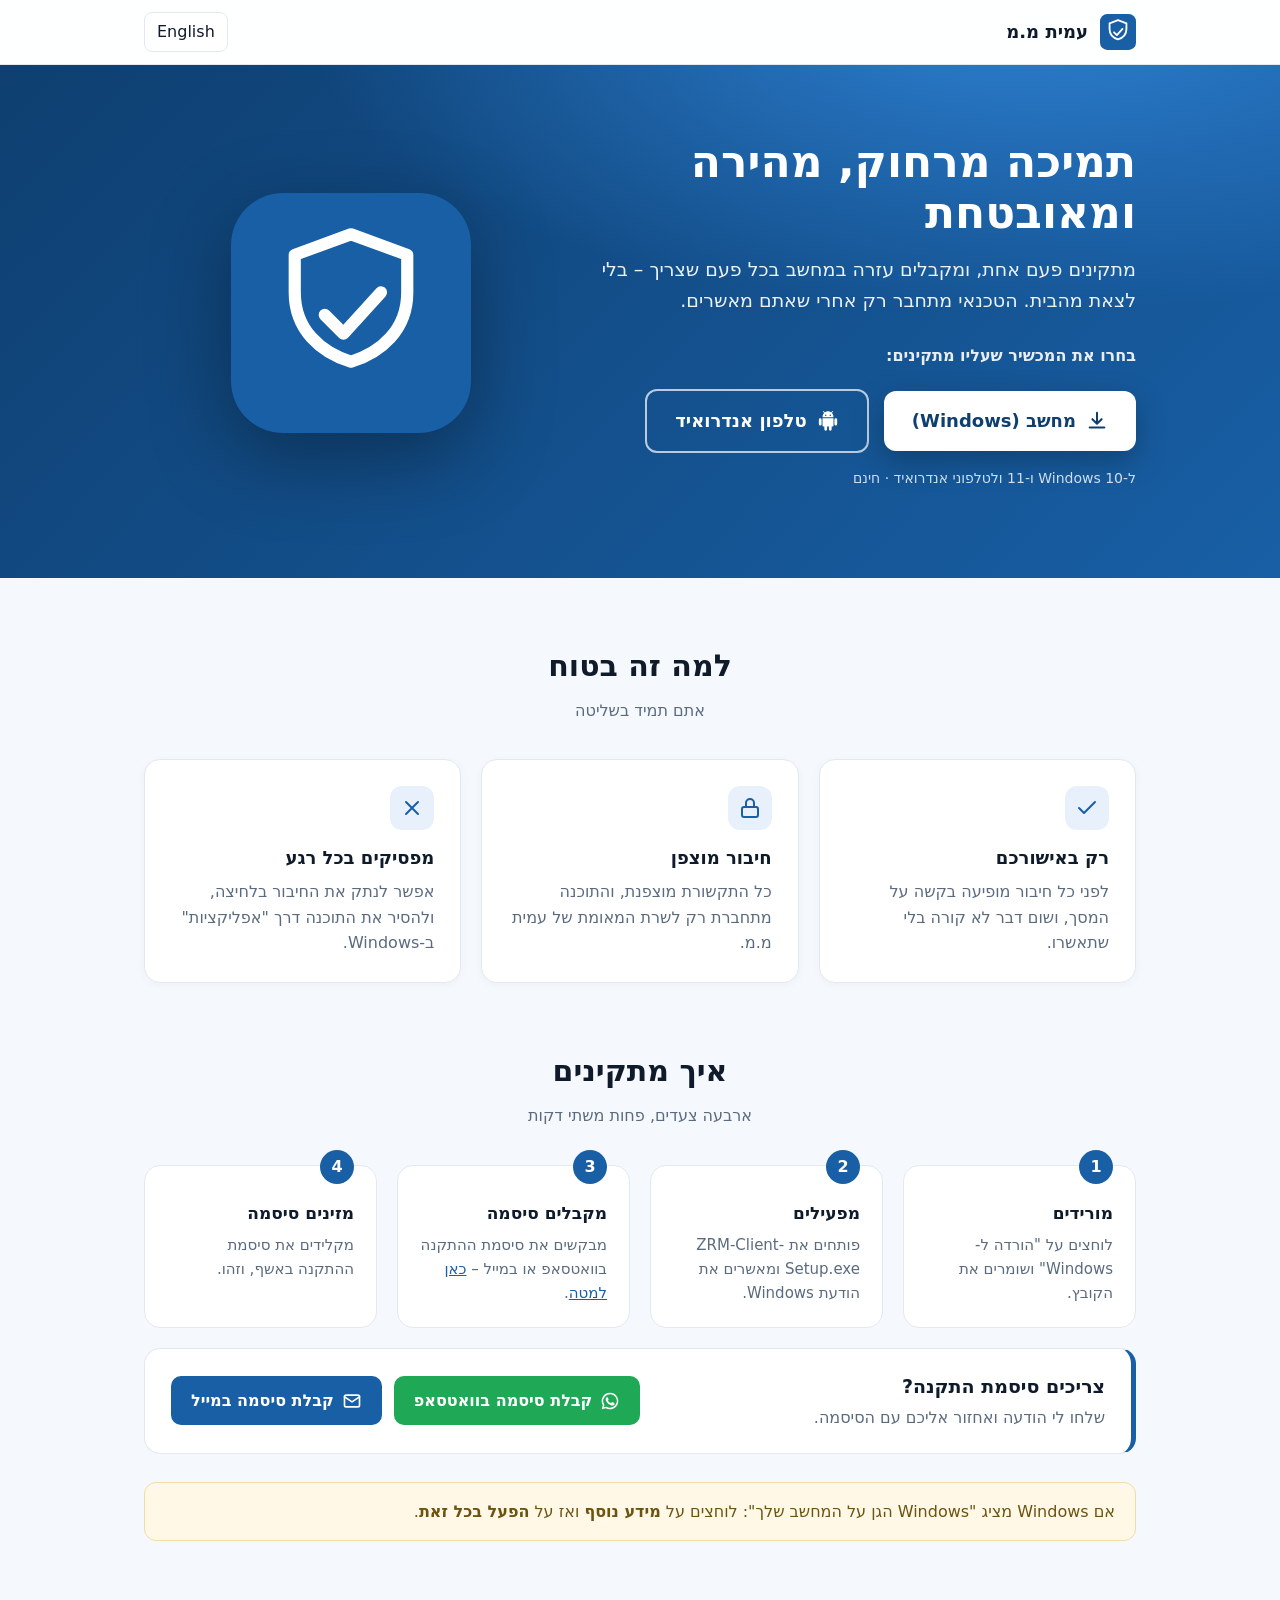
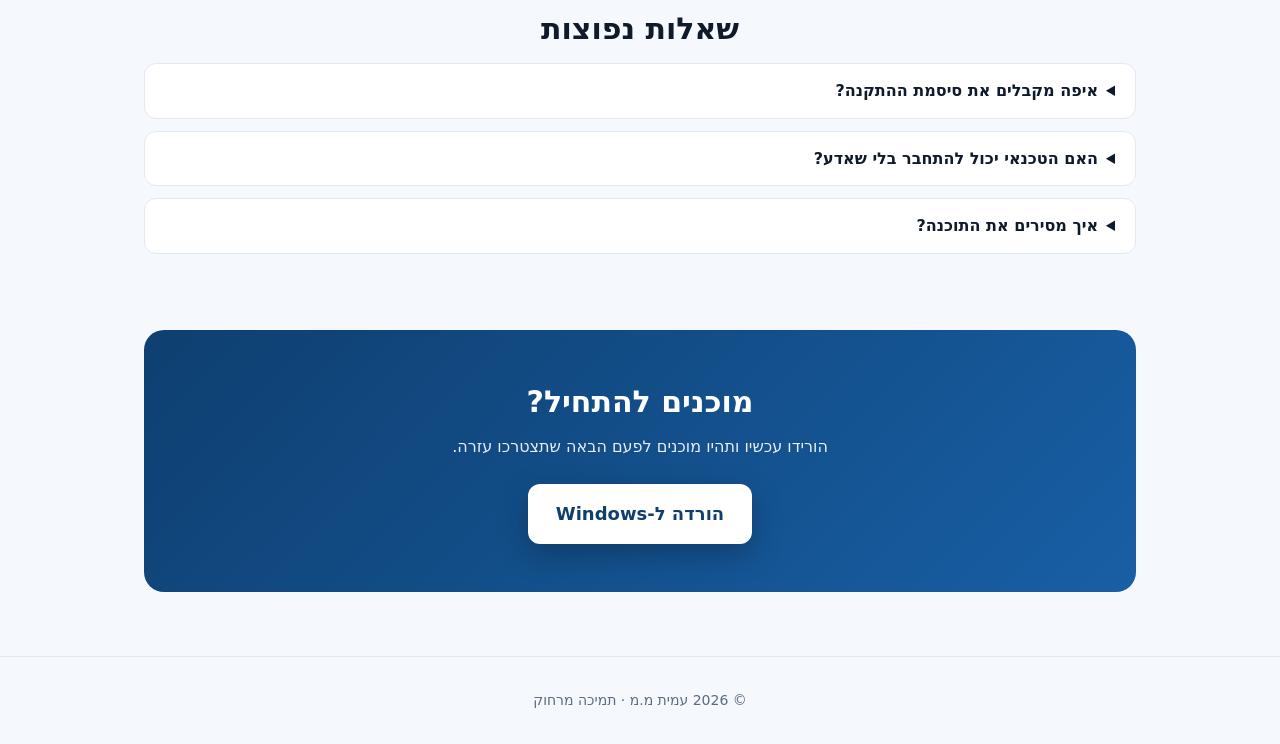
==== commit 98bd6b56: "Hero: choose PC or Android Co-Authored-By: Claude Opus 5.5 <noreply@anthropic.com>" ====
--- a/index.html
+++ b/index.html
@@ -23,13 +23,14 @@
   <div>
     <h1><span data-l="he">תמיכה מרחוק, מהירה ומאובטחת</span><span data-l="en">Fast, secure remote support</span></h1>
     <p><span data-l="he">מתקינים פעם אחת, ומקבלים עזרה במחשב בכל פעם שצריך – בלי לצאת מהבית. הטכנאי מתחבר רק אחרי שאתם מאשרים.</span><span data-l="en">Install once and get help on your computer whenever you need it, without leaving home. The technician connects only after you approve.</span></p>
+    <div class="pick"><span data-l="he">בחרו את המכשיר שעליו מתקינים:</span><span data-l="en">Choose the device you're installing on:</span></div>
     <a class="btn" id="dl" href="https://github.com/azombit/amitmm-support/releases/latest/download/ZRM-Client-Setup.exe">
       <svg viewBox="0 0 24 24" fill="none" stroke="currentColor" stroke-width="2.2" stroke-linecap="round" stroke-linejoin="round"><path d="M12 3v12m0 0l-5-5m5 5l5-5M4 19h16"/></svg>
-      <span data-l="he">הורדה ל-Windows</span><span data-l="en">Download for Windows</span>
+      <span data-l="he">מחשב (Windows)</span><span data-l="en">PC (Windows)</span>
     </a>
-    <a class="btn ghost" href="https://github.com/azombit/amitmm-support/releases/latest/download/ZrmAgent.apk">
+    <a class="btn ghost" id="dla" href="https://github.com/azombit/amitmm-support/releases/latest/download/ZrmAgent.apk">
       <svg viewBox="0 0 24 24" fill="currentColor"><path d="M6 9h12v8a1 1 0 01-1 1h-1v3a1.5 1.5 0 01-3 0v-3h-2v3a1.5 1.5 0 01-3 0v-3H7a1 1 0 01-1-1zM3.5 9A1.5 1.5 0 015 10.5v5a1.5 1.5 0 01-3 0v-5A1.5 1.5 0 013.5 9zm17 0a1.5 1.5 0 011.5 1.5v5a1.5 1.5 0 01-3 0v-5A1.5 1.5 0 0120.5 9zM15.5 2.6l1.2-1.6.8.6-1.2 1.6A6 6 0 0118 8H6a6 6 0 011.7-4.8L6.5 1.6l.8-.6 1.2 1.6a6 6 0 017 0zM9.5 5a.8.8 0 100 1.6.8.8 0 000-1.6zm5 0a.8.8 0 100 1.6.8.8 0 000-1.6z"/></svg>
-      <span data-l="he">הורדה לאנדרואיד</span><span data-l="en">Download for Android</span>
+      <span data-l="he">טלפון אנדרואיד</span><span data-l="en">Android phone</span>
     </a>
     <div class="meta"><span data-l="he">ל-Windows 10 ו-11 ולטלפוני אנדרואיד · חינם</span><span data-l="en">Windows 10 / 11 and Android phones · free</span></div>
   </div>
--- a/style.css
+++ b/style.css
@@ -51,3 +51,4 @@
   html[lang="en"] [data-l="en"]{display:revert}
   @media (max-width:860px){.hero .wrap{grid-template-columns:1fr;text-align:center}.hero p{margin-inline:auto}.logo-big{width:160px;height:160px;grid-row:1}.grid,.steps{grid-template-columns:1fr 1fr}.hero h1{font-size:34px}}
   @media (max-width:560px){.grid,.steps{grid-template-columns:1fr}}
+  .pick{font-weight:600;opacity:.9;margin:0 0 10px}
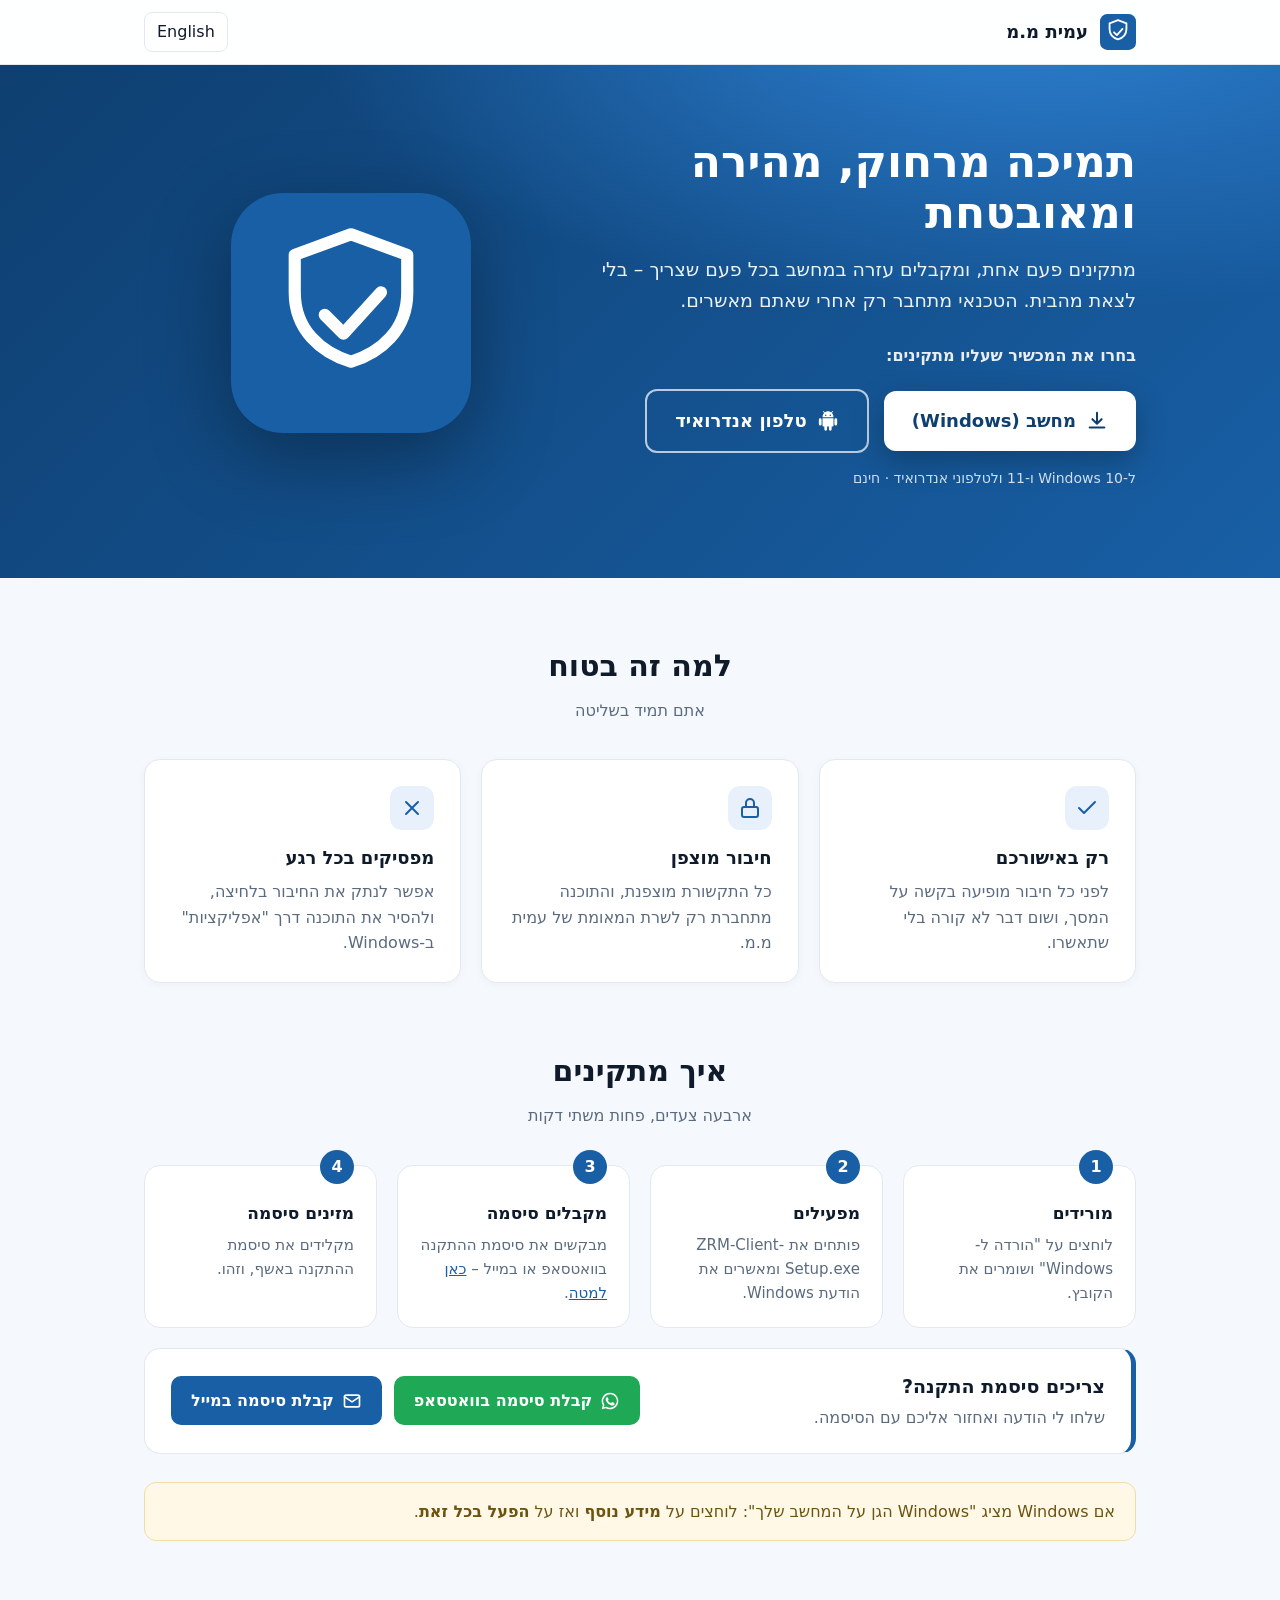
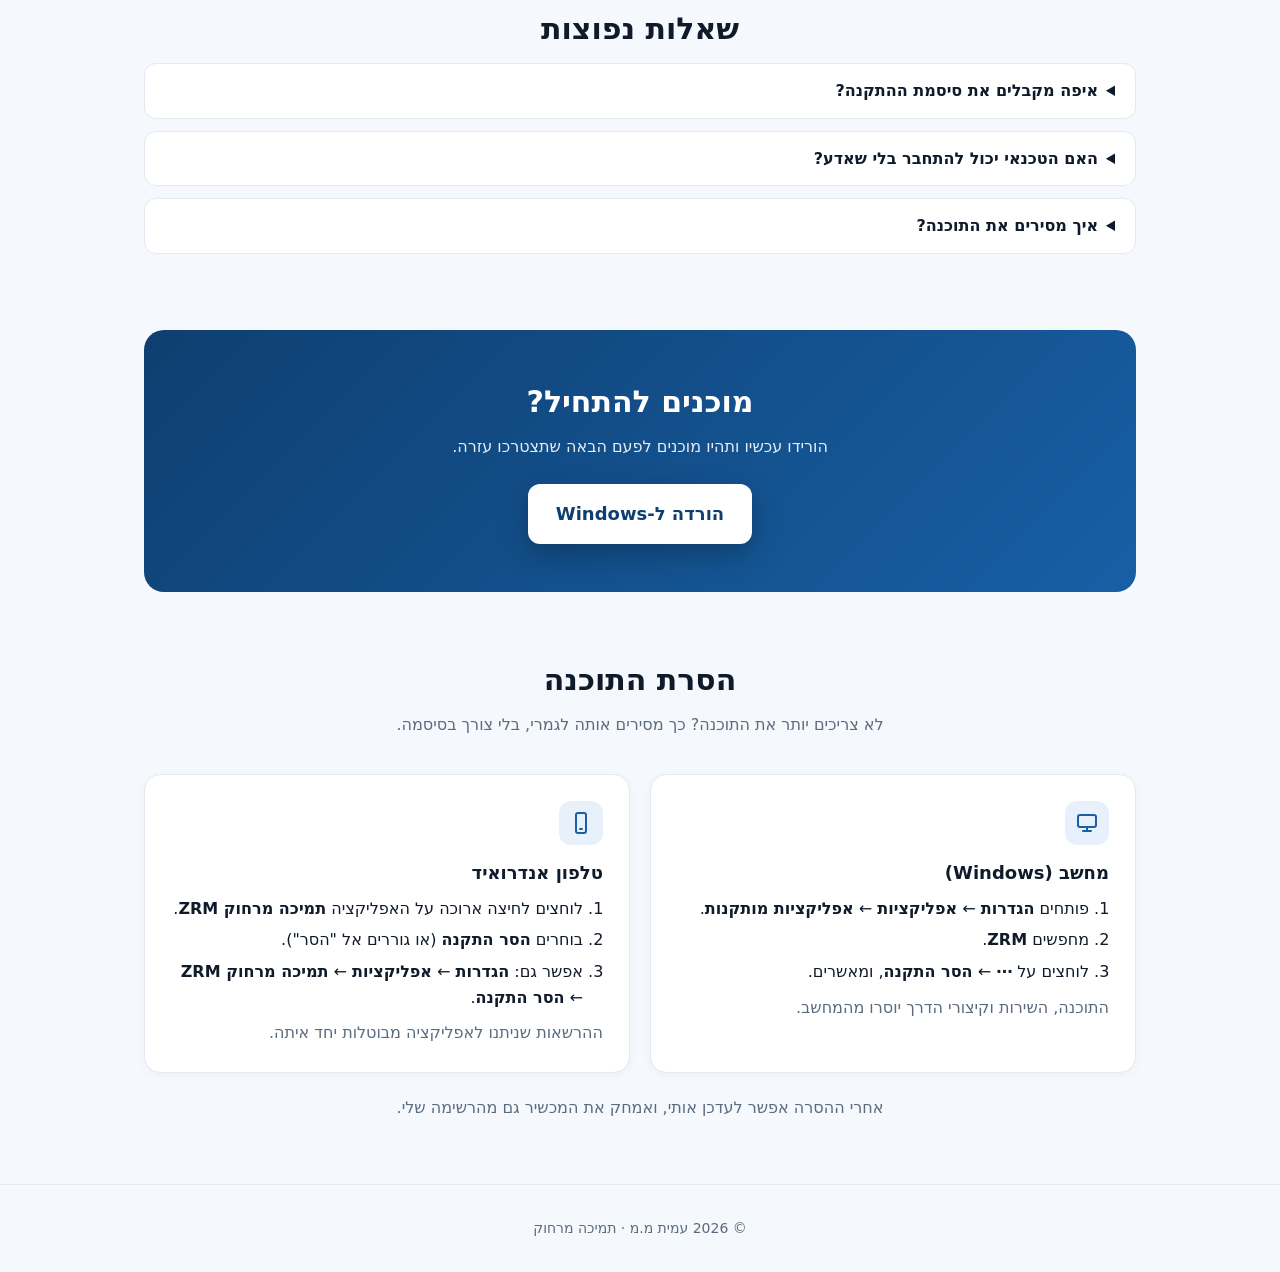
==== commit 9e950ebc: "Uninstall instructions for PC and Android Co-Authored-By: Claude Opus 5.5 <noreply@anthropic.com>" ====
--- a/index.html
+++ b/index.html
@@ -82,7 +82,7 @@
   <p class="sub"></p>
   <details><summary><span data-l="he">איפה מקבלים את סיסמת ההתקנה?</span><span data-l="en">Where do I get the installation password?</span></summary><p><span data-l="he">מבקשים אותה ממני <a href="#pw">בוואטסאפ או במייל</a>. בלעדיה לא ניתן לחבר את המחשב.</span><span data-l="en">Ask me for it <a href="#pw">on WhatsApp or by email</a>. Without it the computer cannot be connected.</span></p></details>
   <details><summary><span data-l="he">האם הטכנאי יכול להתחבר בלי שאדע?</span><span data-l="en">Can the technician connect without me knowing?</span></summary><p><span data-l="he">לא. כל חיבור דורש את האישור שלכם על המסך, ובזמן החיבור מוצג סימון ברור.</span><span data-l="en">No. Every session needs your on-screen approval, and a clear indicator is shown while connected.</span></p></details>
-  <details><summary><span data-l="he">איך מסירים את התוכנה?</span><span data-l="en">How do I uninstall it?</span></summary><p><span data-l="he">הגדרות ← אפליקציות ← "Amit M.M" ← הסר.</span><span data-l="en">Settings → Apps → "Amit M.M" → Uninstall.</span></p></details>
+  <details><summary><span data-l="he">איך מסירים את התוכנה?</span><span data-l="en">How do I uninstall it?</span></summary><p><span data-l="he">ראו <a href="#uninstall">הסרת התוכנה</a> – למחשב ולאנדרואיד.</span><span data-l="en">See <a href="#uninstall">Uninstalling</a> – for PC and Android.</span></p></details>
 </div></section>
 
 <section style="padding-top:0"><div class="wrap"><div class="cta">
@@ -91,6 +91,26 @@
   <a class="btn" href="https://github.com/azombit/amitmm-support/releases/latest/download/ZRM-Client-Setup.exe"><span data-l="he">הורדה ל-Windows</span><span data-l="en">Download for Windows</span></a>
 </div></div></section>
 
+<section style="padding-top:0" id="uninstall"><div class="wrap">
+  <h2><span data-l="he">הסרת התוכנה</span><span data-l="en">Uninstalling</span></h2>
+  <p class="sub"><span data-l="he">לא צריכים יותר את התוכנה? כך מסירים אותה לגמרי, בלי צורך בסיסמה.</span><span data-l="en">Don't need it anymore? Here's how to remove it completely. No password needed.</span></p>
+  <div class="grid two">
+    <div class="card"><div class="ic"><svg viewBox="0 0 24 24" fill="none" stroke="currentColor" stroke-width="2" stroke-linecap="round" stroke-linejoin="round"><rect x="3" y="4" width="18" height="12" rx="2"/><path d="M8 20h8M12 16v4"/></svg></div>
+      <h3><span data-l="he">מחשב (Windows)</span><span data-l="en">PC (Windows)</span></h3>
+      <ol><li><span data-l="he">פותחים <b>הגדרות</b> ← <b>אפליקציות</b> ← <b>אפליקציות מותקנות</b>.</span><span data-l="en">Open <b>Settings</b> → <b>Apps</b> → <b>Installed apps</b>.</span></li>
+        <li><span data-l="he">מחפשים <b>ZRM</b>.</span><span data-l="en">Search for <b>ZRM</b>.</span></li>
+        <li><span data-l="he">לוחצים על <b>⋯</b> ← <b>הסר התקנה</b>, ומאשרים.</span><span data-l="en">Click <b>⋯</b> → <b>Uninstall</b>, and confirm.</span></li></ol>
+      <p><span data-l="he">התוכנה, השירות וקיצורי הדרך יוסרו מהמחשב.</span><span data-l="en">The software, its service and shortcuts are removed.</span></p></div>
+    <div class="card"><div class="ic"><svg viewBox="0 0 24 24" fill="none" stroke="currentColor" stroke-width="2" stroke-linecap="round" stroke-linejoin="round"><rect x="7" y="2" width="10" height="20" rx="2"/><path d="M11 18h2"/></svg></div>
+      <h3><span data-l="he">טלפון אנדרואיד</span><span data-l="en">Android phone</span></h3>
+      <ol><li><span data-l="he">לוחצים לחיצה ארוכה על האפליקציה <b>תמיכה מרחוק ZRM</b>.</span><span data-l="en">Long-press the <b>ZRM Support</b> app.</span></li>
+        <li><span data-l="he">בוחרים <b>הסר התקנה</b> (או גוררים אל "הסר").</span><span data-l="en">Choose <b>Uninstall</b> (or drag it to "Uninstall").</span></li>
+        <li><span data-l="he">אפשר גם: <b>הגדרות</b> ← <b>אפליקציות</b> ← <b>תמיכה מרחוק ZRM</b> ← <b>הסר התקנה</b>.</span><span data-l="en">Or: <b>Settings</b> → <b>Apps</b> → <b>ZRM Support</b> → <b>Uninstall</b>.</span></li></ol>
+      <p><span data-l="he">ההרשאות שניתנו לאפליקציה מבוטלות יחד איתה.</span><span data-l="en">Any permissions you gave the app are revoked with it.</span></p></div>
+  </div>
+  <p class="sub" style="margin:22px 0 0"><span data-l="he">אחרי ההסרה אפשר לעדכן אותי, ואמחק את המכשיר גם מהרשימה שלי.</span><span data-l="en">After uninstalling, let me know and I'll remove the device from my list too.</span></p>
+</div></section>
+
 <footer>© <span id="y">2026</span> <span data-l="he">עמית מ.מ · תמיכה מרחוק</span><span data-l="en">Amit M.M · Remote support</span></footer>
 
 <script src="site.js"></script>
--- a/style.css
+++ b/style.css
@@ -52,3 +52,6 @@
   @media (max-width:860px){.hero .wrap{grid-template-columns:1fr;text-align:center}.hero p{margin-inline:auto}.logo-big{width:160px;height:160px;grid-row:1}.grid,.steps{grid-template-columns:1fr 1fr}.hero h1{font-size:34px}}
   @media (max-width:560px){.grid,.steps{grid-template-columns:1fr}}
   .pick{font-weight:600;opacity:.9;margin:0 0 10px}
+  .grid.two{grid-template-columns:1fr 1fr}
+  .card ol{margin:8px 0 10px;padding-inline-start:20px;color:var(--ink)}.card ol li{margin-bottom:6px}
+  @media (max-width:560px){.grid.two{grid-template-columns:1fr}}
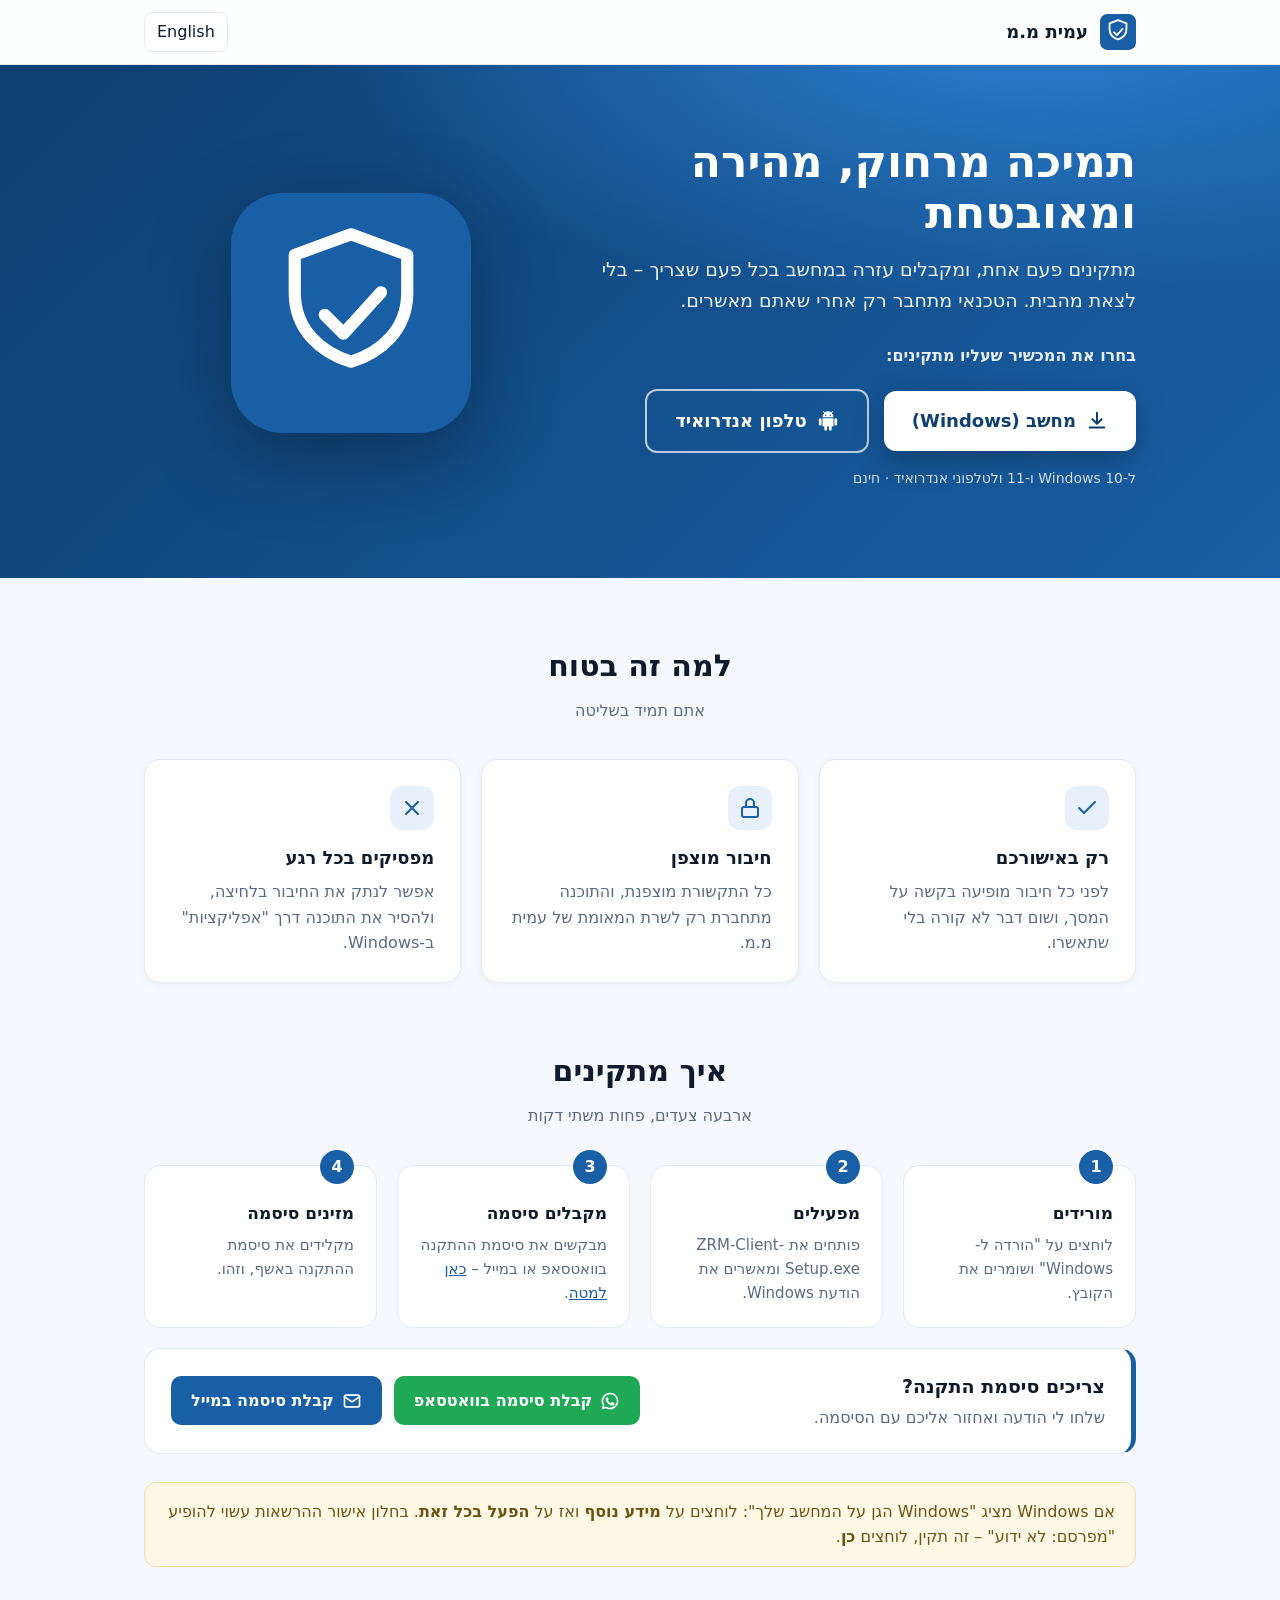
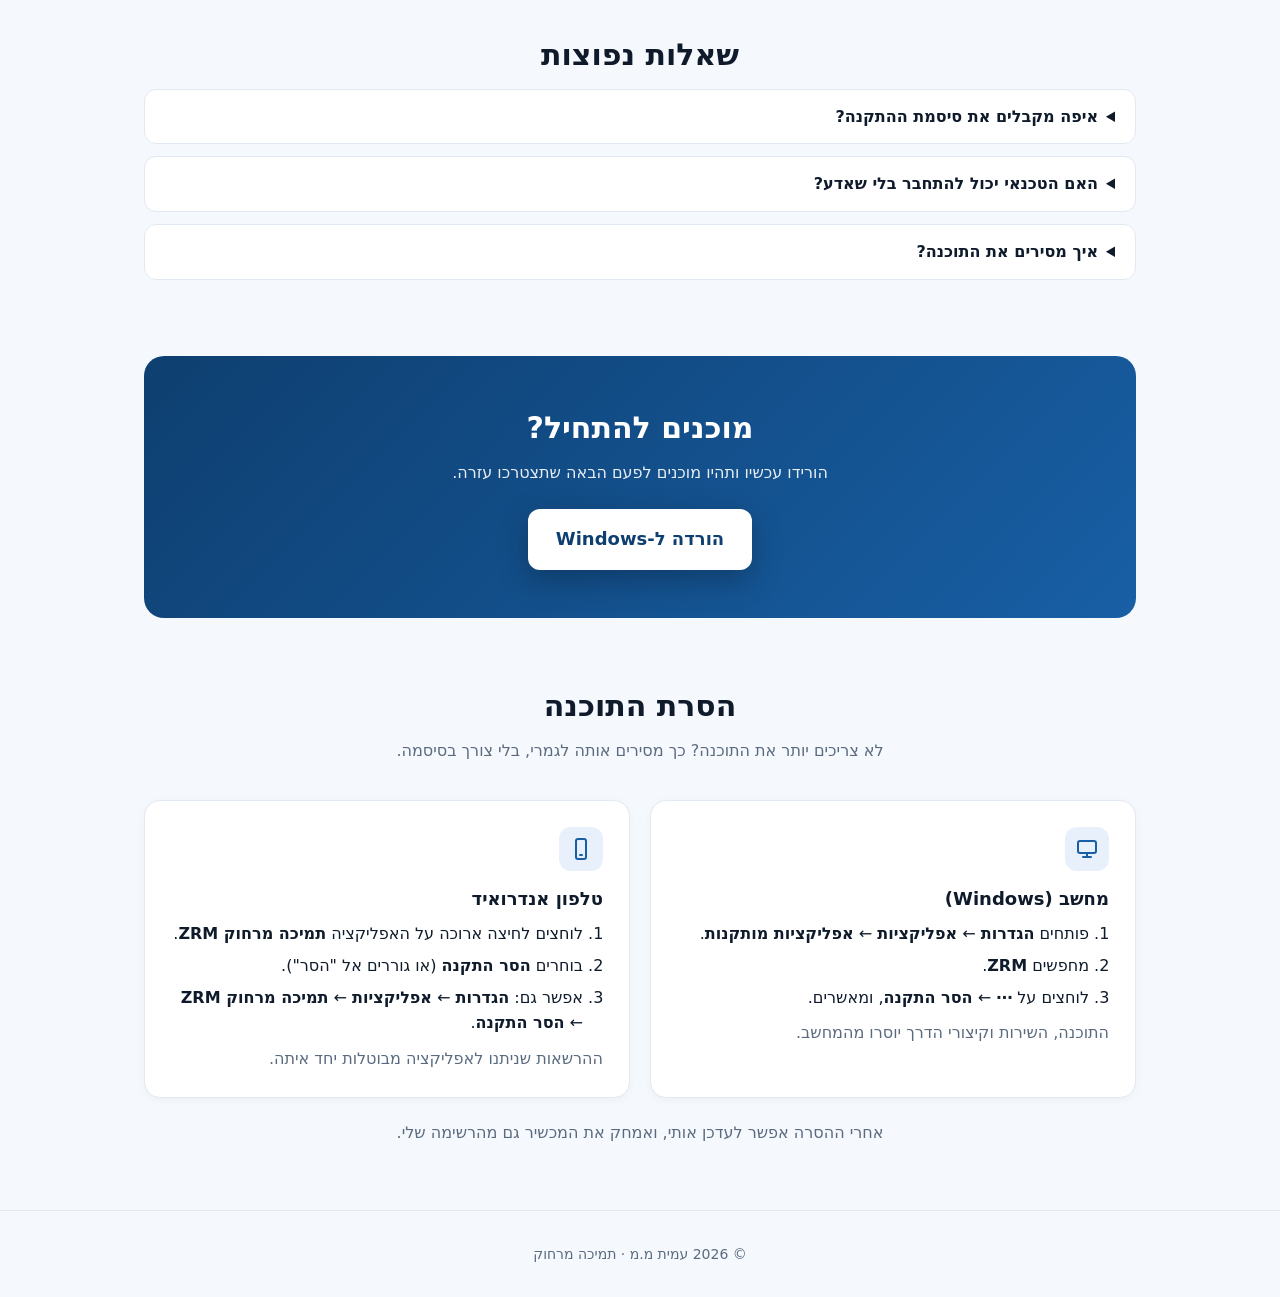
==== commit 7db9f299: "Install note: the permission prompt may show Publisher: Unknown" ====
--- a/index.html
+++ b/index.html
@@ -74,7 +74,7 @@
         <span data-l="he">קבלת סיסמה במייל</span><span data-l="en">Get it by email</span></a>
     </div>
   </div>
-  <div class="note"><span data-l="he">אם Windows מציג "Windows הגן על המחשב שלך": לוחצים על <b>מידע נוסף</b> ואז על <b>הפעל בכל זאת</b>.</span><span data-l="en">If Windows shows "Windows protected your PC": click <b>More info</b>, then <b>Run anyway</b>.</span></div>
+  <div class="note"><span data-l="he">אם Windows מציג "Windows הגן על המחשב שלך": לוחצים על <b>מידע נוסף</b> ואז על <b>הפעל בכל זאת</b>. בחלון אישור ההרשאות עשוי להופיע "מפרסם: לא ידוע" – זה תקין, לוחצים <b>כן</b>.</span><span data-l="en">If Windows shows "Windows protected your PC": click <b>More info</b>, then <b>Run anyway</b>. The permission prompt may show "Publisher: Unknown" – that is expected; click <b>Yes</b>.</span></div>
 </div></section>
 
 <section style="padding-top:0"><div class="wrap faq">
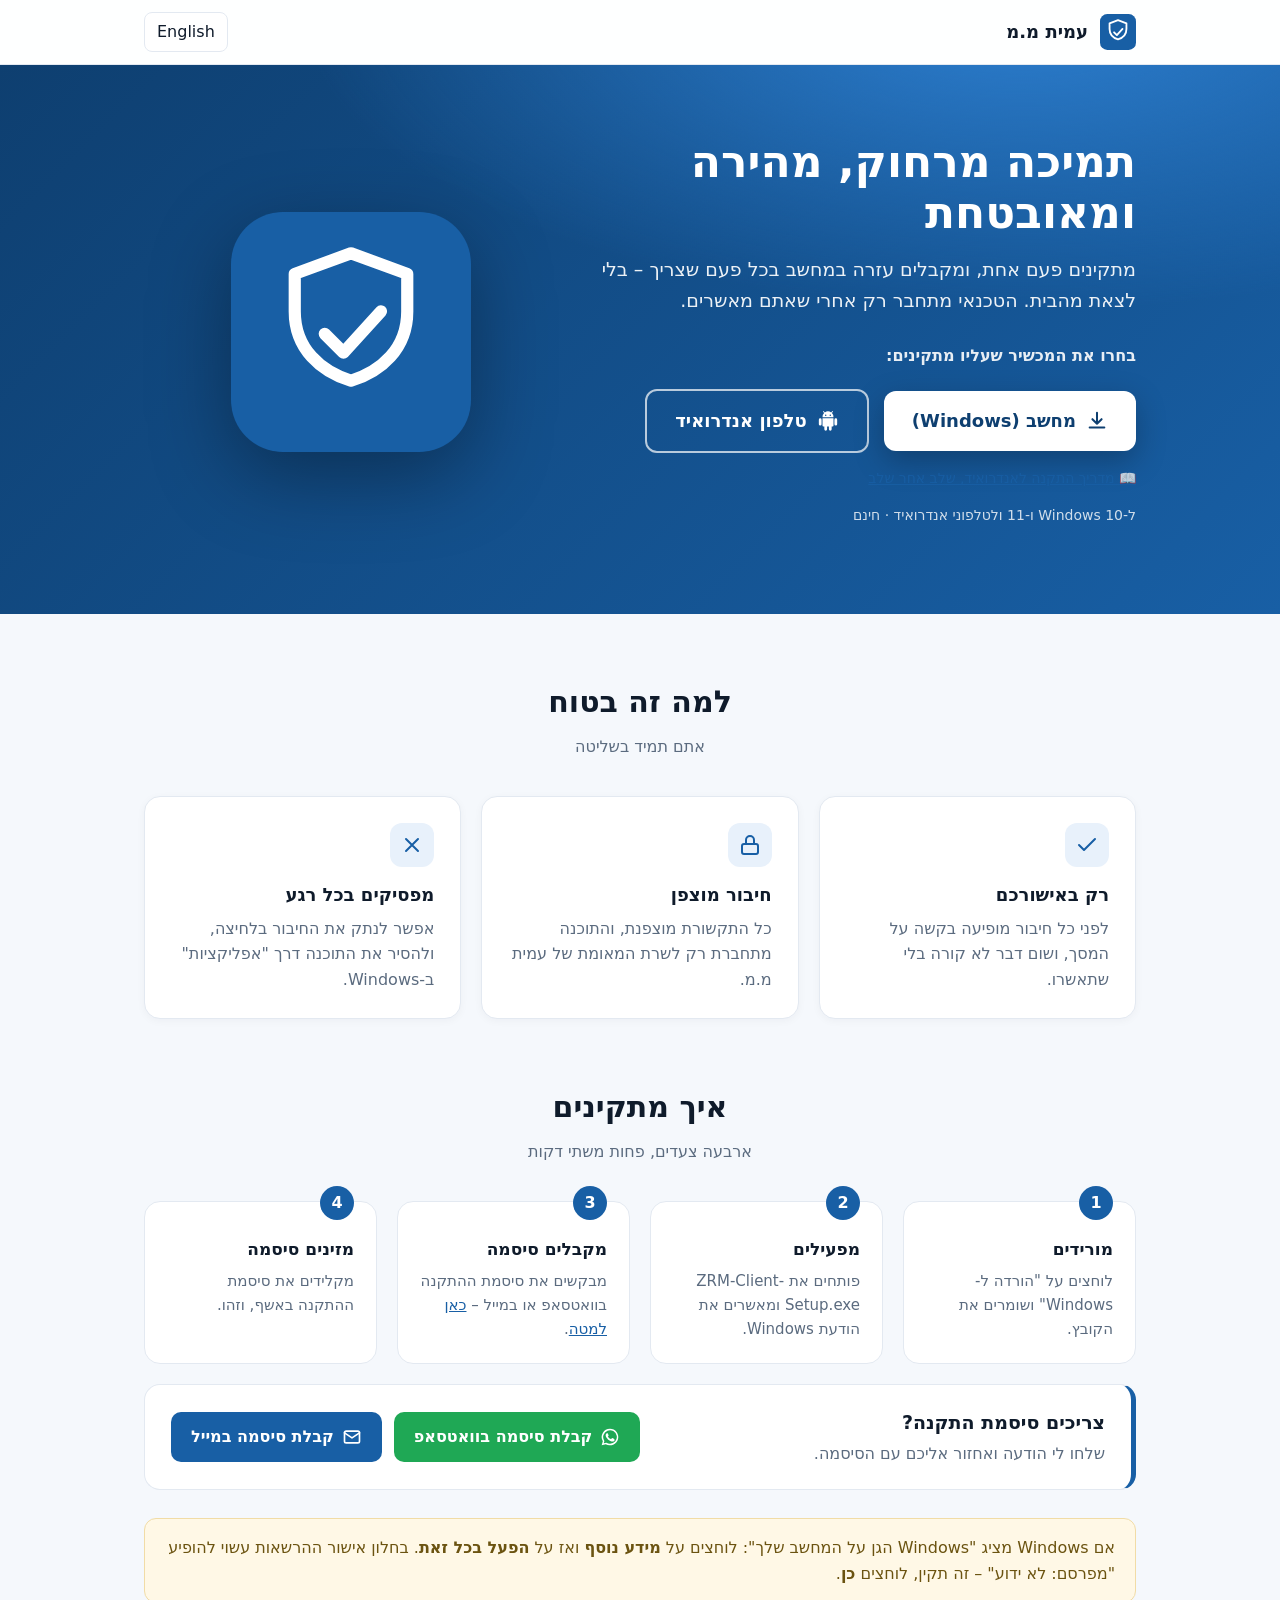
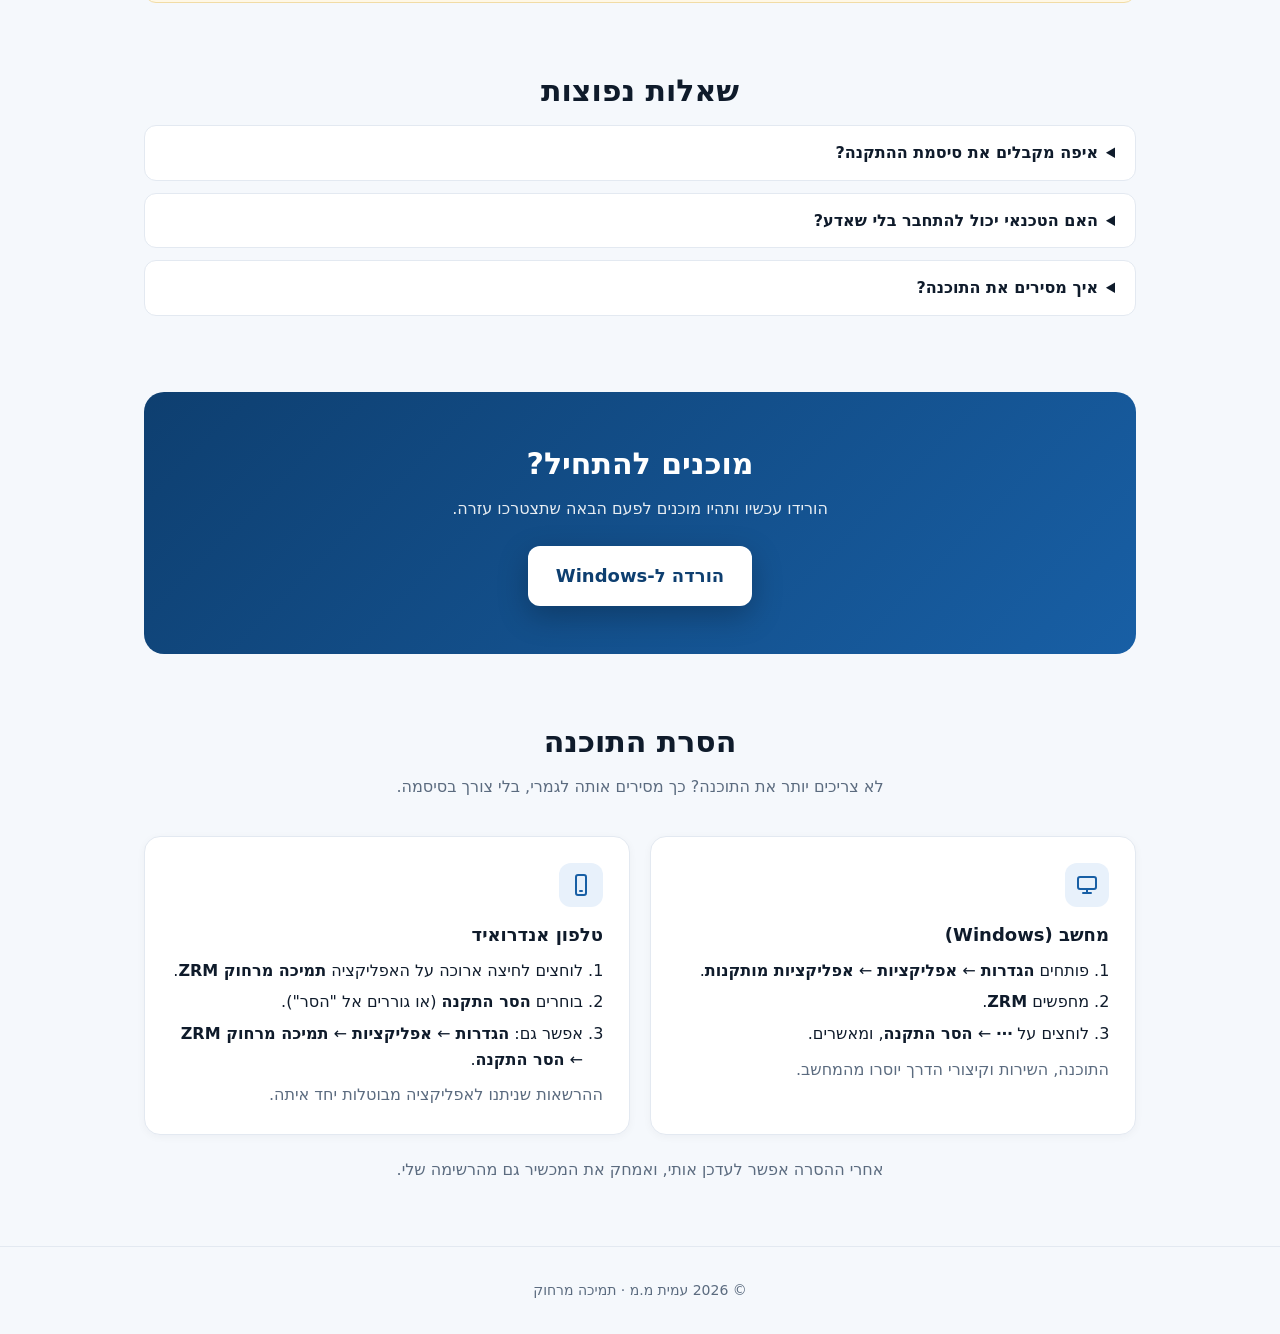
==== commit dc226dc5: "Landing: link to the Android install guide next to the Android button" ====
--- a/index.html
+++ b/index.html
@@ -1,118 +1,119 @@
-<!doctype html>
-<html lang="he" dir="rtl" data-title-he="עמית מ.מ – תמיכה מרחוק" data-title-en="Amit M.M – Remote support">
-<head>
-<meta charset="utf-8">
-<meta name="viewport" content="width=device-width, initial-scale=1">
-<title>עמית מ.מ – תמיכה מרחוק</title>
-<meta name="description" content="הורדת תוכנת התמיכה מרחוק של עמית מ.מ – התקנה פשוטה, חיבור מאובטח, רק באישורך.">
-<link rel="icon" href="favicon.ico">
-<meta property="og:title" content="עמית מ.מ – תמיכה מרחוק">
-<meta property="og:description" content="הורדת תוכנת התמיכה מרחוק – חיבור מאובטח, רק באישורך.">
-<meta property="og:image" content="logo-256.png">
-<link rel="stylesheet" href="style.css">
-</head>
-<body>
-<header><div class="wrap">
-  <img src="logo.svg" alt="">
-  <b><span data-l="he">עמית מ.מ</span><span data-l="en">Amit M.M</span></b>
-  <span class="sp"></span>
-  <button class="lang" id="lang" type="button">English</button>
-</div></header>
-
-<div class="hero"><div class="wrap">
-  <div>
-    <h1><span data-l="he">תמיכה מרחוק, מהירה ומאובטחת</span><span data-l="en">Fast, secure remote support</span></h1>
-    <p><span data-l="he">מתקינים פעם אחת, ומקבלים עזרה במחשב בכל פעם שצריך – בלי לצאת מהבית. הטכנאי מתחבר רק אחרי שאתם מאשרים.</span><span data-l="en">Install once and get help on your computer whenever you need it, without leaving home. The technician connects only after you approve.</span></p>
-    <div class="pick"><span data-l="he">בחרו את המכשיר שעליו מתקינים:</span><span data-l="en">Choose the device you're installing on:</span></div>
-    <a class="btn" id="dl" href="https://github.com/azombit/amitmm-support/releases/latest/download/ZRM-Client-Setup.exe">
-      <svg viewBox="0 0 24 24" fill="none" stroke="currentColor" stroke-width="2.2" stroke-linecap="round" stroke-linejoin="round"><path d="M12 3v12m0 0l-5-5m5 5l5-5M4 19h16"/></svg>
-      <span data-l="he">מחשב (Windows)</span><span data-l="en">PC (Windows)</span>
-    </a>
-    <a class="btn ghost" id="dla" href="https://github.com/azombit/amitmm-support/releases/latest/download/ZrmAgent.apk">
-      <svg viewBox="0 0 24 24" fill="currentColor"><path d="M6 9h12v8a1 1 0 01-1 1h-1v3a1.5 1.5 0 01-3 0v-3h-2v3a1.5 1.5 0 01-3 0v-3H7a1 1 0 01-1-1zM3.5 9A1.5 1.5 0 015 10.5v5a1.5 1.5 0 01-3 0v-5A1.5 1.5 0 013.5 9zm17 0a1.5 1.5 0 011.5 1.5v5a1.5 1.5 0 01-3 0v-5A1.5 1.5 0 0120.5 9zM15.5 2.6l1.2-1.6.8.6-1.2 1.6A6 6 0 0118 8H6a6 6 0 011.7-4.8L6.5 1.6l.8-.6 1.2 1.6a6 6 0 017 0zM9.5 5a.8.8 0 100 1.6.8.8 0 000-1.6zm5 0a.8.8 0 100 1.6.8.8 0 000-1.6z"/></svg>
-      <span data-l="he">טלפון אנדרואיד</span><span data-l="en">Android phone</span>
-    </a>
-    <div class="meta"><span data-l="he">ל-Windows 10 ו-11 ולטלפוני אנדרואיד · חינם</span><span data-l="en">Windows 10 / 11 and Android phones · free</span></div>
-  </div>
-  <img class="logo-big" src="logo.svg" alt="Amit M.M">
-</div></div>
-
-<section><div class="wrap">
-  <h2><span data-l="he">למה זה בטוח</span><span data-l="en">Why it's safe</span></h2>
-  <p class="sub"><span data-l="he">אתם תמיד בשליטה</span><span data-l="en">You are always in control</span></p>
-  <div class="grid">
-    <div class="card"><div class="ic"><svg viewBox="0 0 24 24" fill="none" stroke="currentColor" stroke-width="2" stroke-linecap="round" stroke-linejoin="round"><path d="M20 6L9 17l-5-5"/></svg></div>
-      <h3><span data-l="he">רק באישורכם</span><span data-l="en">Only with your approval</span></h3>
-      <p><span data-l="he">לפני כל חיבור מופיעה בקשה על המסך, ושום דבר לא קורה בלי שתאשרו.</span><span data-l="en">A request appears on screen before every session. Nothing happens until you approve it.</span></p></div>
-    <div class="card"><div class="ic"><svg viewBox="0 0 24 24" fill="none" stroke="currentColor" stroke-width="2" stroke-linecap="round" stroke-linejoin="round"><rect x="4" y="11" width="16" height="10" rx="2"/><path d="M8 11V7a4 4 0 018 0v4"/></svg></div>
-      <h3><span data-l="he">חיבור מוצפן</span><span data-l="en">Encrypted connection</span></h3>
-      <p><span data-l="he">כל התקשורת מוצפנת, והתוכנה מתחברת רק לשרת המאומת של עמית מ.מ.</span><span data-l="en">All traffic is encrypted, and the software connects only to Amit M.M's verified server.</span></p></div>
-    <div class="card"><div class="ic"><svg viewBox="0 0 24 24" fill="none" stroke="currentColor" stroke-width="2" stroke-linecap="round" stroke-linejoin="round"><path d="M18 6L6 18M6 6l12 12"/></svg></div>
-      <h3><span data-l="he">מפסיקים בכל רגע</span><span data-l="en">Stop at any moment</span></h3>
-      <p><span data-l="he">אפשר לנתק את החיבור בלחיצה, ולהסיר את התוכנה דרך "אפליקציות" ב-Windows.</span><span data-l="en">End the session with one click, and uninstall any time from Windows "Apps".</span></p></div>
-  </div>
-</div></section>
-
-<section style="padding-top:0"><div class="wrap">
-  <h2><span data-l="he">איך מתקינים</span><span data-l="en">How to install</span></h2>
-  <p class="sub"><span data-l="he">ארבעה צעדים, פחות משתי דקות</span><span data-l="en">Four steps, under two minutes</span></p>
-  <div class="steps">
-    <div class="step"><h3><span data-l="he">מורידים</span><span data-l="en">Download</span></h3><p><span data-l="he">לוחצים על "הורדה ל-Windows" ושומרים את הקובץ.</span><span data-l="en">Click "Download for Windows" and save the file.</span></p></div>
-    <div class="step"><h3><span data-l="he">מפעילים</span><span data-l="en">Run</span></h3><p><span data-l="he">פותחים את ZRM-Client-Setup.exe ומאשרים את הודעת Windows.</span><span data-l="en">Open ZRM-Client-Setup.exe and accept the Windows prompt.</span></p></div>
-    <div class="step"><h3><span data-l="he">מקבלים סיסמה</span><span data-l="en">Get the password</span></h3><p><span data-l="he">מבקשים את סיסמת ההתקנה בוואטסאפ או במייל – <a href="#pw">כאן למטה</a>.</span><span data-l="en">Ask for the installation password on WhatsApp or by email – <a href="#pw">right below</a>.</span></p></div>
-    <div class="step"><h3><span data-l="he">מזינים סיסמה</span><span data-l="en">Enter the password</span></h3><p><span data-l="he">מקלידים את סיסמת ההתקנה באשף, וזהו.</span><span data-l="en">Type the installation password in the wizard, and you're done.</span></p></div>
-  </div>
-  <div class="pw" id="pw">
-    <div><b><span data-l="he">צריכים סיסמת התקנה?</span><span data-l="en">Need the installation password?</span></b>
-      <p><span data-l="he">שלחו לי הודעה ואחזור אליכם עם הסיסמה.</span><span data-l="en">Send me a message and I'll get back to you with the password.</span></p></div>
-    <div class="pw-btns">
-      <a class="pbtn wa" target="_blank" rel="noopener" data-wa="אהלן עמית, אני צריך סיסמת התקנה לתוכנת התמיכה מרחוק." data-wa-en="Hi Amit, I need the installation password for the remote support software.">
-        <svg viewBox="0 0 24 24" fill="currentColor"><path d="M12 2a10 10 0 00-8.6 15.1L2 22l5-1.3A10 10 0 1012 2zm0 18.2a8.2 8.2 0 01-4.2-1.2l-.3-.2-3 .8.8-2.9-.2-.3A8.2 8.2 0 1112 20.2zm4.5-6.1c-.2-.1-1.5-.7-1.7-.8s-.4-.1-.6.1-.7.8-.8 1-.3.2-.5.1a6.7 6.7 0 01-3.3-2.9c-.3-.4.3-.4.7-1.4a.5.5 0 000-.4l-.8-1.8c-.2-.5-.4-.4-.6-.4h-.5a1 1 0 00-.7.3 3 3 0 00-.9 2.2 5.2 5.2 0 001.1 2.7 11.8 11.8 0 004.5 4c1.7.7 2.3.8 3.2.6a2.7 2.7 0 001.8-1.2 2.2 2.2 0 00.1-1.2c0-.2-.2-.3-.5-.4z"/></svg>
-        <span data-l="he">קבלת סיסמה בוואטסאפ</span><span data-l="en">Get it on WhatsApp</span></a>
-      <a class="pbtn ml" data-mail="בקשה לסיסמת התקנה – תמיכה מרחוק" data-mail-en="Installation password request – remote support">
-        <svg viewBox="0 0 24 24" fill="none" stroke="currentColor" stroke-width="2" stroke-linecap="round" stroke-linejoin="round"><rect x="3" y="5" width="18" height="14" rx="2"/><path d="M3 7l9 6 9-6"/></svg>
-        <span data-l="he">קבלת סיסמה במייל</span><span data-l="en">Get it by email</span></a>
-    </div>
-  </div>
-  <div class="note"><span data-l="he">אם Windows מציג "Windows הגן על המחשב שלך": לוחצים על <b>מידע נוסף</b> ואז על <b>הפעל בכל זאת</b>. בחלון אישור ההרשאות עשוי להופיע "מפרסם: לא ידוע" – זה תקין, לוחצים <b>כן</b>.</span><span data-l="en">If Windows shows "Windows protected your PC": click <b>More info</b>, then <b>Run anyway</b>. The permission prompt may show "Publisher: Unknown" – that is expected; click <b>Yes</b>.</span></div>
-</div></section>
-
-<section style="padding-top:0"><div class="wrap faq">
-  <h2><span data-l="he">שאלות נפוצות</span><span data-l="en">FAQ</span></h2>
-  <p class="sub"></p>
-  <details><summary><span data-l="he">איפה מקבלים את סיסמת ההתקנה?</span><span data-l="en">Where do I get the installation password?</span></summary><p><span data-l="he">מבקשים אותה ממני <a href="#pw">בוואטסאפ או במייל</a>. בלעדיה לא ניתן לחבר את המחשב.</span><span data-l="en">Ask me for it <a href="#pw">on WhatsApp or by email</a>. Without it the computer cannot be connected.</span></p></details>
-  <details><summary><span data-l="he">האם הטכנאי יכול להתחבר בלי שאדע?</span><span data-l="en">Can the technician connect without me knowing?</span></summary><p><span data-l="he">לא. כל חיבור דורש את האישור שלכם על המסך, ובזמן החיבור מוצג סימון ברור.</span><span data-l="en">No. Every session needs your on-screen approval, and a clear indicator is shown while connected.</span></p></details>
-  <details><summary><span data-l="he">איך מסירים את התוכנה?</span><span data-l="en">How do I uninstall it?</span></summary><p><span data-l="he">ראו <a href="#uninstall">הסרת התוכנה</a> – למחשב ולאנדרואיד.</span><span data-l="en">See <a href="#uninstall">Uninstalling</a> – for PC and Android.</span></p></details>
-</div></section>
-
-<section style="padding-top:0"><div class="wrap"><div class="cta">
-  <h2><span data-l="he">מוכנים להתחיל?</span><span data-l="en">Ready to start?</span></h2>
-  <p style="opacity:.9;margin:0 0 24px"><span data-l="he">הורידו עכשיו ותהיו מוכנים לפעם הבאה שתצטרכו עזרה.</span><span data-l="en">Download now and be ready the next time you need help.</span></p>
-  <a class="btn" href="https://github.com/azombit/amitmm-support/releases/latest/download/ZRM-Client-Setup.exe"><span data-l="he">הורדה ל-Windows</span><span data-l="en">Download for Windows</span></a>
-</div></div></section>
-
-<section style="padding-top:0" id="uninstall"><div class="wrap">
-  <h2><span data-l="he">הסרת התוכנה</span><span data-l="en">Uninstalling</span></h2>
-  <p class="sub"><span data-l="he">לא צריכים יותר את התוכנה? כך מסירים אותה לגמרי, בלי צורך בסיסמה.</span><span data-l="en">Don't need it anymore? Here's how to remove it completely. No password needed.</span></p>
-  <div class="grid two">
-    <div class="card"><div class="ic"><svg viewBox="0 0 24 24" fill="none" stroke="currentColor" stroke-width="2" stroke-linecap="round" stroke-linejoin="round"><rect x="3" y="4" width="18" height="12" rx="2"/><path d="M8 20h8M12 16v4"/></svg></div>
-      <h3><span data-l="he">מחשב (Windows)</span><span data-l="en">PC (Windows)</span></h3>
-      <ol><li><span data-l="he">פותחים <b>הגדרות</b> ← <b>אפליקציות</b> ← <b>אפליקציות מותקנות</b>.</span><span data-l="en">Open <b>Settings</b> → <b>Apps</b> → <b>Installed apps</b>.</span></li>
-        <li><span data-l="he">מחפשים <b>ZRM</b>.</span><span data-l="en">Search for <b>ZRM</b>.</span></li>
-        <li><span data-l="he">לוחצים על <b>⋯</b> ← <b>הסר התקנה</b>, ומאשרים.</span><span data-l="en">Click <b>⋯</b> → <b>Uninstall</b>, and confirm.</span></li></ol>
-      <p><span data-l="he">התוכנה, השירות וקיצורי הדרך יוסרו מהמחשב.</span><span data-l="en">The software, its service and shortcuts are removed.</span></p></div>
-    <div class="card"><div class="ic"><svg viewBox="0 0 24 24" fill="none" stroke="currentColor" stroke-width="2" stroke-linecap="round" stroke-linejoin="round"><rect x="7" y="2" width="10" height="20" rx="2"/><path d="M11 18h2"/></svg></div>
-      <h3><span data-l="he">טלפון אנדרואיד</span><span data-l="en">Android phone</span></h3>
-      <ol><li><span data-l="he">לוחצים לחיצה ארוכה על האפליקציה <b>תמיכה מרחוק ZRM</b>.</span><span data-l="en">Long-press the <b>ZRM Support</b> app.</span></li>
-        <li><span data-l="he">בוחרים <b>הסר התקנה</b> (או גוררים אל "הסר").</span><span data-l="en">Choose <b>Uninstall</b> (or drag it to "Uninstall").</span></li>
-        <li><span data-l="he">אפשר גם: <b>הגדרות</b> ← <b>אפליקציות</b> ← <b>תמיכה מרחוק ZRM</b> ← <b>הסר התקנה</b>.</span><span data-l="en">Or: <b>Settings</b> → <b>Apps</b> → <b>ZRM Support</b> → <b>Uninstall</b>.</span></li></ol>
-      <p><span data-l="he">ההרשאות שניתנו לאפליקציה מבוטלות יחד איתה.</span><span data-l="en">Any permissions you gave the app are revoked with it.</span></p></div>
-  </div>
-  <p class="sub" style="margin:22px 0 0"><span data-l="he">אחרי ההסרה אפשר לעדכן אותי, ואמחק את המכשיר גם מהרשימה שלי.</span><span data-l="en">After uninstalling, let me know and I'll remove the device from my list too.</span></p>
-</div></section>
-
-<footer>© <span id="y">2026</span> <span data-l="he">עמית מ.מ · תמיכה מרחוק</span><span data-l="en">Amit M.M · Remote support</span></footer>
-
-<script src="site.js"></script>
-</body>
-</html>
+<!doctype html>
+<html lang="he" dir="rtl" data-title-he="עמית מ.מ – תמיכה מרחוק" data-title-en="Amit M.M – Remote support">
+<head>
+<meta charset="utf-8">
+<meta name="viewport" content="width=device-width, initial-scale=1">
+<title>עמית מ.מ – תמיכה מרחוק</title>
+<meta name="description" content="הורדת תוכנת התמיכה מרחוק של עמית מ.מ – התקנה פשוטה, חיבור מאובטח, רק באישורך.">
+<link rel="icon" href="favicon.ico">
+<meta property="og:title" content="עמית מ.מ – תמיכה מרחוק">
+<meta property="og:description" content="הורדת תוכנת התמיכה מרחוק – חיבור מאובטח, רק באישורך.">
+<meta property="og:image" content="logo-256.png">
+<link rel="stylesheet" href="style.css">
+</head>
+<body>
+<header><div class="wrap">
+  <img src="logo.svg" alt="">
+  <b><span data-l="he">עמית מ.מ</span><span data-l="en">Amit M.M</span></b>
+  <span class="sp"></span>
+  <button class="lang" id="lang" type="button">English</button>
+</div></header>
+
+<div class="hero"><div class="wrap">
+  <div>
+    <h1><span data-l="he">תמיכה מרחוק, מהירה ומאובטחת</span><span data-l="en">Fast, secure remote support</span></h1>
+    <p><span data-l="he">מתקינים פעם אחת, ומקבלים עזרה במחשב בכל פעם שצריך – בלי לצאת מהבית. הטכנאי מתחבר רק אחרי שאתם מאשרים.</span><span data-l="en">Install once and get help on your computer whenever you need it, without leaving home. The technician connects only after you approve.</span></p>
+    <div class="pick"><span data-l="he">בחרו את המכשיר שעליו מתקינים:</span><span data-l="en">Choose the device you're installing on:</span></div>
+    <a class="btn" id="dl" href="https://github.com/azombit/amitmm-support/releases/latest/download/ZRM-Client-Setup.exe">
+      <svg viewBox="0 0 24 24" fill="none" stroke="currentColor" stroke-width="2.2" stroke-linecap="round" stroke-linejoin="round"><path d="M12 3v12m0 0l-5-5m5 5l5-5M4 19h16"/></svg>
+      <span data-l="he">מחשב (Windows)</span><span data-l="en">PC (Windows)</span>
+    </a>
+    <a class="btn ghost" id="dla" href="https://github.com/azombit/amitmm-support/releases/latest/download/ZrmAgent.apk">
+      <svg viewBox="0 0 24 24" fill="currentColor"><path d="M6 9h12v8a1 1 0 01-1 1h-1v3a1.5 1.5 0 01-3 0v-3h-2v3a1.5 1.5 0 01-3 0v-3H7a1 1 0 01-1-1zM3.5 9A1.5 1.5 0 015 10.5v5a1.5 1.5 0 01-3 0v-5A1.5 1.5 0 013.5 9zm17 0a1.5 1.5 0 011.5 1.5v5a1.5 1.5 0 01-3 0v-5A1.5 1.5 0 0120.5 9zM15.5 2.6l1.2-1.6.8.6-1.2 1.6A6 6 0 0118 8H6a6 6 0 011.7-4.8L6.5 1.6l.8-.6 1.2 1.6a6 6 0 017 0zM9.5 5a.8.8 0 100 1.6.8.8 0 000-1.6zm5 0a.8.8 0 100 1.6.8.8 0 000-1.6z"/></svg>
+      <span data-l="he">טלפון אנדרואיד</span><span data-l="en">Android phone</span>
+    </a>
+    <div class="meta"><a href="https://amit-open.tailb6001d.ts.net/d/guide" target="_blank" rel="noopener"><span data-l="he">📖 מדריך התקנה לאנדרואיד, שלב אחר שלב</span><span data-l="en">📖 Step-by-step Android install guide</span></a></div>
+    <div class="meta"><span data-l="he">ל-Windows 10 ו-11 ולטלפוני אנדרואיד · חינם</span><span data-l="en">Windows 10 / 11 and Android phones · free</span></div>
+  </div>
+  <img class="logo-big" src="logo.svg" alt="Amit M.M">
+</div></div>
+
+<section><div class="wrap">
+  <h2><span data-l="he">למה זה בטוח</span><span data-l="en">Why it's safe</span></h2>
+  <p class="sub"><span data-l="he">אתם תמיד בשליטה</span><span data-l="en">You are always in control</span></p>
+  <div class="grid">
+    <div class="card"><div class="ic"><svg viewBox="0 0 24 24" fill="none" stroke="currentColor" stroke-width="2" stroke-linecap="round" stroke-linejoin="round"><path d="M20 6L9 17l-5-5"/></svg></div>
+      <h3><span data-l="he">רק באישורכם</span><span data-l="en">Only with your approval</span></h3>
+      <p><span data-l="he">לפני כל חיבור מופיעה בקשה על המסך, ושום דבר לא קורה בלי שתאשרו.</span><span data-l="en">A request appears on screen before every session. Nothing happens until you approve it.</span></p></div>
+    <div class="card"><div class="ic"><svg viewBox="0 0 24 24" fill="none" stroke="currentColor" stroke-width="2" stroke-linecap="round" stroke-linejoin="round"><rect x="4" y="11" width="16" height="10" rx="2"/><path d="M8 11V7a4 4 0 018 0v4"/></svg></div>
+      <h3><span data-l="he">חיבור מוצפן</span><span data-l="en">Encrypted connection</span></h3>
+      <p><span data-l="he">כל התקשורת מוצפנת, והתוכנה מתחברת רק לשרת המאומת של עמית מ.מ.</span><span data-l="en">All traffic is encrypted, and the software connects only to Amit M.M's verified server.</span></p></div>
+    <div class="card"><div class="ic"><svg viewBox="0 0 24 24" fill="none" stroke="currentColor" stroke-width="2" stroke-linecap="round" stroke-linejoin="round"><path d="M18 6L6 18M6 6l12 12"/></svg></div>
+      <h3><span data-l="he">מפסיקים בכל רגע</span><span data-l="en">Stop at any moment</span></h3>
+      <p><span data-l="he">אפשר לנתק את החיבור בלחיצה, ולהסיר את התוכנה דרך "אפליקציות" ב-Windows.</span><span data-l="en">End the session with one click, and uninstall any time from Windows "Apps".</span></p></div>
+  </div>
+</div></section>
+
+<section style="padding-top:0"><div class="wrap">
+  <h2><span data-l="he">איך מתקינים</span><span data-l="en">How to install</span></h2>
+  <p class="sub"><span data-l="he">ארבעה צעדים, פחות משתי דקות</span><span data-l="en">Four steps, under two minutes</span></p>
+  <div class="steps">
+    <div class="step"><h3><span data-l="he">מורידים</span><span data-l="en">Download</span></h3><p><span data-l="he">לוחצים על "הורדה ל-Windows" ושומרים את הקובץ.</span><span data-l="en">Click "Download for Windows" and save the file.</span></p></div>
+    <div class="step"><h3><span data-l="he">מפעילים</span><span data-l="en">Run</span></h3><p><span data-l="he">פותחים את ZRM-Client-Setup.exe ומאשרים את הודעת Windows.</span><span data-l="en">Open ZRM-Client-Setup.exe and accept the Windows prompt.</span></p></div>
+    <div class="step"><h3><span data-l="he">מקבלים סיסמה</span><span data-l="en">Get the password</span></h3><p><span data-l="he">מבקשים את סיסמת ההתקנה בוואטסאפ או במייל – <a href="#pw">כאן למטה</a>.</span><span data-l="en">Ask for the installation password on WhatsApp or by email – <a href="#pw">right below</a>.</span></p></div>
+    <div class="step"><h3><span data-l="he">מזינים סיסמה</span><span data-l="en">Enter the password</span></h3><p><span data-l="he">מקלידים את סיסמת ההתקנה באשף, וזהו.</span><span data-l="en">Type the installation password in the wizard, and you're done.</span></p></div>
+  </div>
+  <div class="pw" id="pw">
+    <div><b><span data-l="he">צריכים סיסמת התקנה?</span><span data-l="en">Need the installation password?</span></b>
+      <p><span data-l="he">שלחו לי הודעה ואחזור אליכם עם הסיסמה.</span><span data-l="en">Send me a message and I'll get back to you with the password.</span></p></div>
+    <div class="pw-btns">
+      <a class="pbtn wa" target="_blank" rel="noopener" data-wa="אהלן עמית, אני צריך סיסמת התקנה לתוכנת התמיכה מרחוק." data-wa-en="Hi Amit, I need the installation password for the remote support software.">
+        <svg viewBox="0 0 24 24" fill="currentColor"><path d="M12 2a10 10 0 00-8.6 15.1L2 22l5-1.3A10 10 0 1012 2zm0 18.2a8.2 8.2 0 01-4.2-1.2l-.3-.2-3 .8.8-2.9-.2-.3A8.2 8.2 0 1112 20.2zm4.5-6.1c-.2-.1-1.5-.7-1.7-.8s-.4-.1-.6.1-.7.8-.8 1-.3.2-.5.1a6.7 6.7 0 01-3.3-2.9c-.3-.4.3-.4.7-1.4a.5.5 0 000-.4l-.8-1.8c-.2-.5-.4-.4-.6-.4h-.5a1 1 0 00-.7.3 3 3 0 00-.9 2.2 5.2 5.2 0 001.1 2.7 11.8 11.8 0 004.5 4c1.7.7 2.3.8 3.2.6a2.7 2.7 0 001.8-1.2 2.2 2.2 0 00.1-1.2c0-.2-.2-.3-.5-.4z"/></svg>
+        <span data-l="he">קבלת סיסמה בוואטסאפ</span><span data-l="en">Get it on WhatsApp</span></a>
+      <a class="pbtn ml" data-mail="בקשה לסיסמת התקנה – תמיכה מרחוק" data-mail-en="Installation password request – remote support">
+        <svg viewBox="0 0 24 24" fill="none" stroke="currentColor" stroke-width="2" stroke-linecap="round" stroke-linejoin="round"><rect x="3" y="5" width="18" height="14" rx="2"/><path d="M3 7l9 6 9-6"/></svg>
+        <span data-l="he">קבלת סיסמה במייל</span><span data-l="en">Get it by email</span></a>
+    </div>
+  </div>
+  <div class="note"><span data-l="he">אם Windows מציג "Windows הגן על המחשב שלך": לוחצים על <b>מידע נוסף</b> ואז על <b>הפעל בכל זאת</b>. בחלון אישור ההרשאות עשוי להופיע "מפרסם: לא ידוע" – זה תקין, לוחצים <b>כן</b>.</span><span data-l="en">If Windows shows "Windows protected your PC": click <b>More info</b>, then <b>Run anyway</b>. The permission prompt may show "Publisher: Unknown" – that is expected; click <b>Yes</b>.</span></div>
+</div></section>
+
+<section style="padding-top:0"><div class="wrap faq">
+  <h2><span data-l="he">שאלות נפוצות</span><span data-l="en">FAQ</span></h2>
+  <p class="sub"></p>
+  <details><summary><span data-l="he">איפה מקבלים את סיסמת ההתקנה?</span><span data-l="en">Where do I get the installation password?</span></summary><p><span data-l="he">מבקשים אותה ממני <a href="#pw">בוואטסאפ או במייל</a>. בלעדיה לא ניתן לחבר את המחשב.</span><span data-l="en">Ask me for it <a href="#pw">on WhatsApp or by email</a>. Without it the computer cannot be connected.</span></p></details>
+  <details><summary><span data-l="he">האם הטכנאי יכול להתחבר בלי שאדע?</span><span data-l="en">Can the technician connect without me knowing?</span></summary><p><span data-l="he">לא. כל חיבור דורש את האישור שלכם על המסך, ובזמן החיבור מוצג סימון ברור.</span><span data-l="en">No. Every session needs your on-screen approval, and a clear indicator is shown while connected.</span></p></details>
+  <details><summary><span data-l="he">איך מסירים את התוכנה?</span><span data-l="en">How do I uninstall it?</span></summary><p><span data-l="he">ראו <a href="#uninstall">הסרת התוכנה</a> – למחשב ולאנדרואיד.</span><span data-l="en">See <a href="#uninstall">Uninstalling</a> – for PC and Android.</span></p></details>
+</div></section>
+
+<section style="padding-top:0"><div class="wrap"><div class="cta">
+  <h2><span data-l="he">מוכנים להתחיל?</span><span data-l="en">Ready to start?</span></h2>
+  <p style="opacity:.9;margin:0 0 24px"><span data-l="he">הורידו עכשיו ותהיו מוכנים לפעם הבאה שתצטרכו עזרה.</span><span data-l="en">Download now and be ready the next time you need help.</span></p>
+  <a class="btn" href="https://github.com/azombit/amitmm-support/releases/latest/download/ZRM-Client-Setup.exe"><span data-l="he">הורדה ל-Windows</span><span data-l="en">Download for Windows</span></a>
+</div></div></section>
+
+<section style="padding-top:0" id="uninstall"><div class="wrap">
+  <h2><span data-l="he">הסרת התוכנה</span><span data-l="en">Uninstalling</span></h2>
+  <p class="sub"><span data-l="he">לא צריכים יותר את התוכנה? כך מסירים אותה לגמרי, בלי צורך בסיסמה.</span><span data-l="en">Don't need it anymore? Here's how to remove it completely. No password needed.</span></p>
+  <div class="grid two">
+    <div class="card"><div class="ic"><svg viewBox="0 0 24 24" fill="none" stroke="currentColor" stroke-width="2" stroke-linecap="round" stroke-linejoin="round"><rect x="3" y="4" width="18" height="12" rx="2"/><path d="M8 20h8M12 16v4"/></svg></div>
+      <h3><span data-l="he">מחשב (Windows)</span><span data-l="en">PC (Windows)</span></h3>
+      <ol><li><span data-l="he">פותחים <b>הגדרות</b> ← <b>אפליקציות</b> ← <b>אפליקציות מותקנות</b>.</span><span data-l="en">Open <b>Settings</b> → <b>Apps</b> → <b>Installed apps</b>.</span></li>
+        <li><span data-l="he">מחפשים <b>ZRM</b>.</span><span data-l="en">Search for <b>ZRM</b>.</span></li>
+        <li><span data-l="he">לוחצים על <b>⋯</b> ← <b>הסר התקנה</b>, ומאשרים.</span><span data-l="en">Click <b>⋯</b> → <b>Uninstall</b>, and confirm.</span></li></ol>
+      <p><span data-l="he">התוכנה, השירות וקיצורי הדרך יוסרו מהמחשב.</span><span data-l="en">The software, its service and shortcuts are removed.</span></p></div>
+    <div class="card"><div class="ic"><svg viewBox="0 0 24 24" fill="none" stroke="currentColor" stroke-width="2" stroke-linecap="round" stroke-linejoin="round"><rect x="7" y="2" width="10" height="20" rx="2"/><path d="M11 18h2"/></svg></div>
+      <h3><span data-l="he">טלפון אנדרואיד</span><span data-l="en">Android phone</span></h3>
+      <ol><li><span data-l="he">לוחצים לחיצה ארוכה על האפליקציה <b>תמיכה מרחוק ZRM</b>.</span><span data-l="en">Long-press the <b>ZRM Support</b> app.</span></li>
+        <li><span data-l="he">בוחרים <b>הסר התקנה</b> (או גוררים אל "הסר").</span><span data-l="en">Choose <b>Uninstall</b> (or drag it to "Uninstall").</span></li>
+        <li><span data-l="he">אפשר גם: <b>הגדרות</b> ← <b>אפליקציות</b> ← <b>תמיכה מרחוק ZRM</b> ← <b>הסר התקנה</b>.</span><span data-l="en">Or: <b>Settings</b> → <b>Apps</b> → <b>ZRM Support</b> → <b>Uninstall</b>.</span></li></ol>
+      <p><span data-l="he">ההרשאות שניתנו לאפליקציה מבוטלות יחד איתה.</span><span data-l="en">Any permissions you gave the app are revoked with it.</span></p></div>
+  </div>
+  <p class="sub" style="margin:22px 0 0"><span data-l="he">אחרי ההסרה אפשר לעדכן אותי, ואמחק את המכשיר גם מהרשימה שלי.</span><span data-l="en">After uninstalling, let me know and I'll remove the device from my list too.</span></p>
+</div></section>
+
+<footer>© <span id="y">2026</span> <span data-l="he">עמית מ.מ · תמיכה מרחוק</span><span data-l="en">Amit M.M · Remote support</span></footer>
+
+<script src="site.js"></script>
+</body>
+</html>
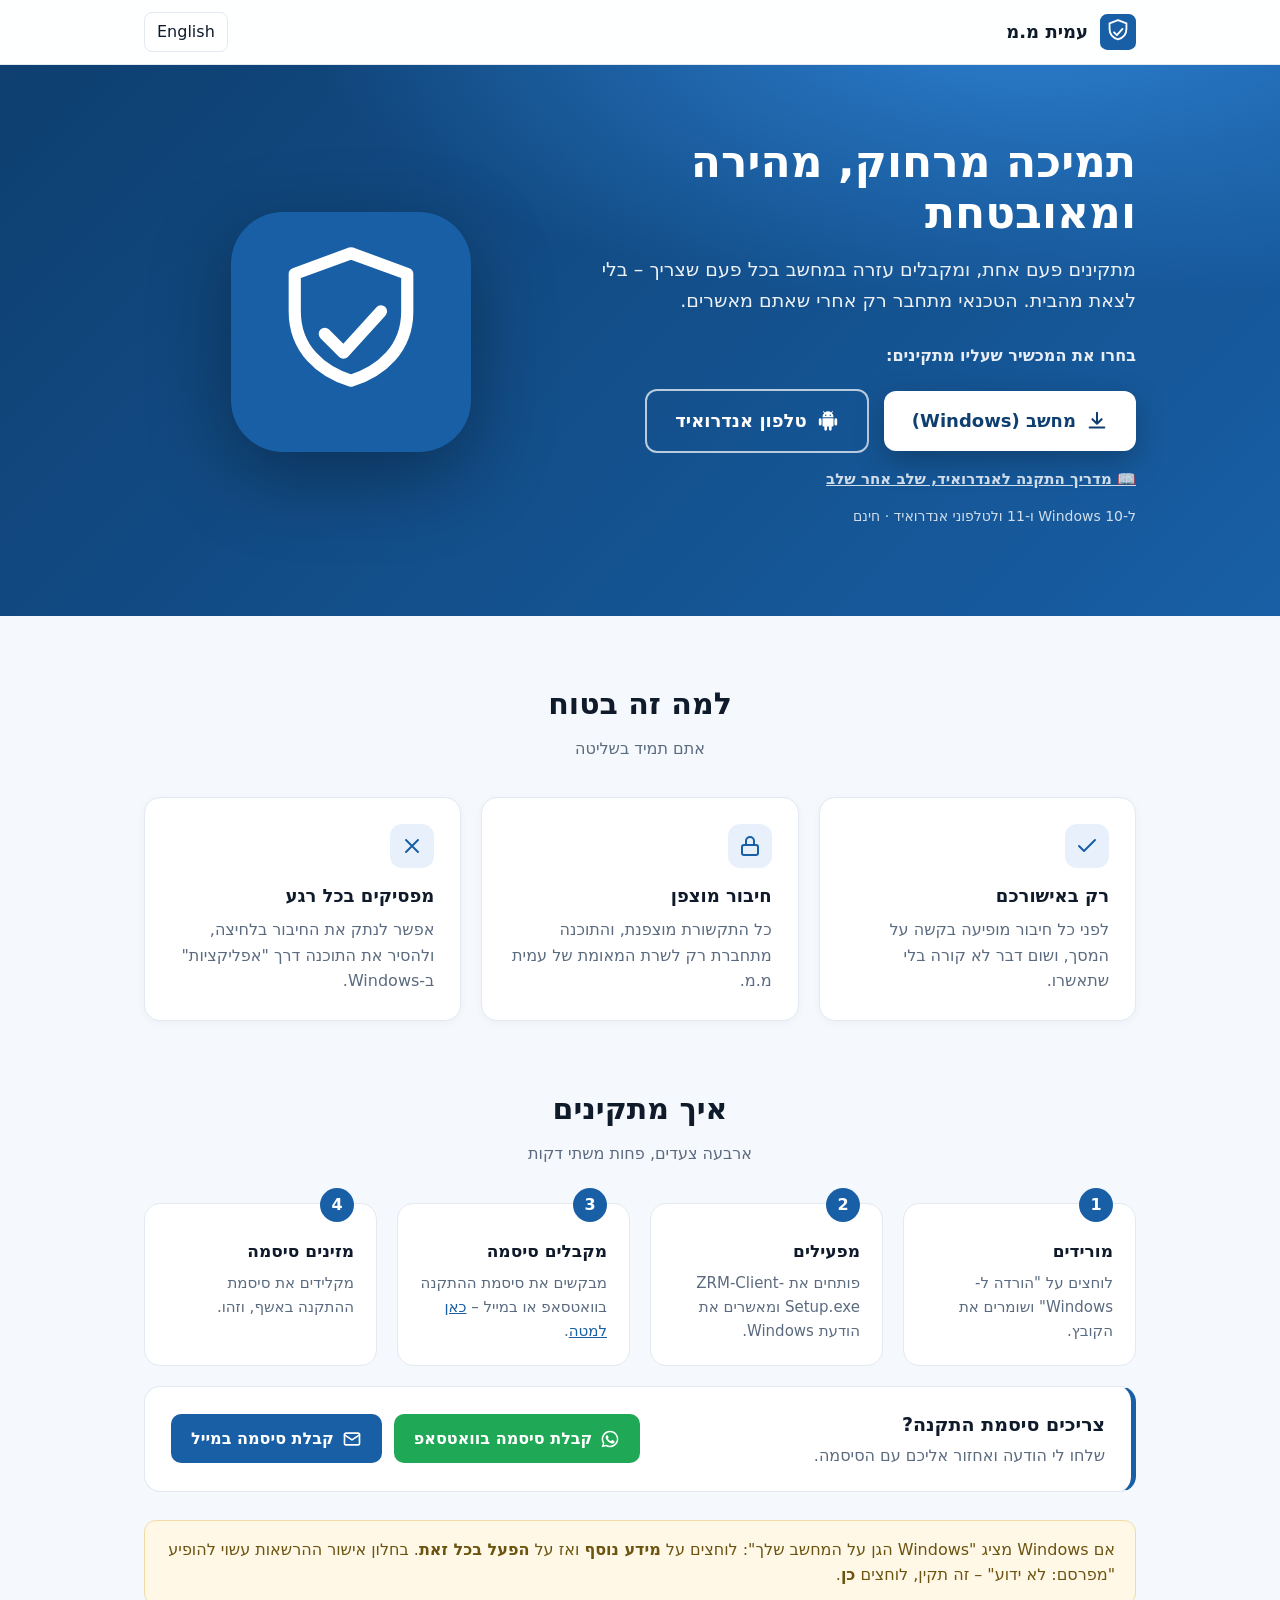
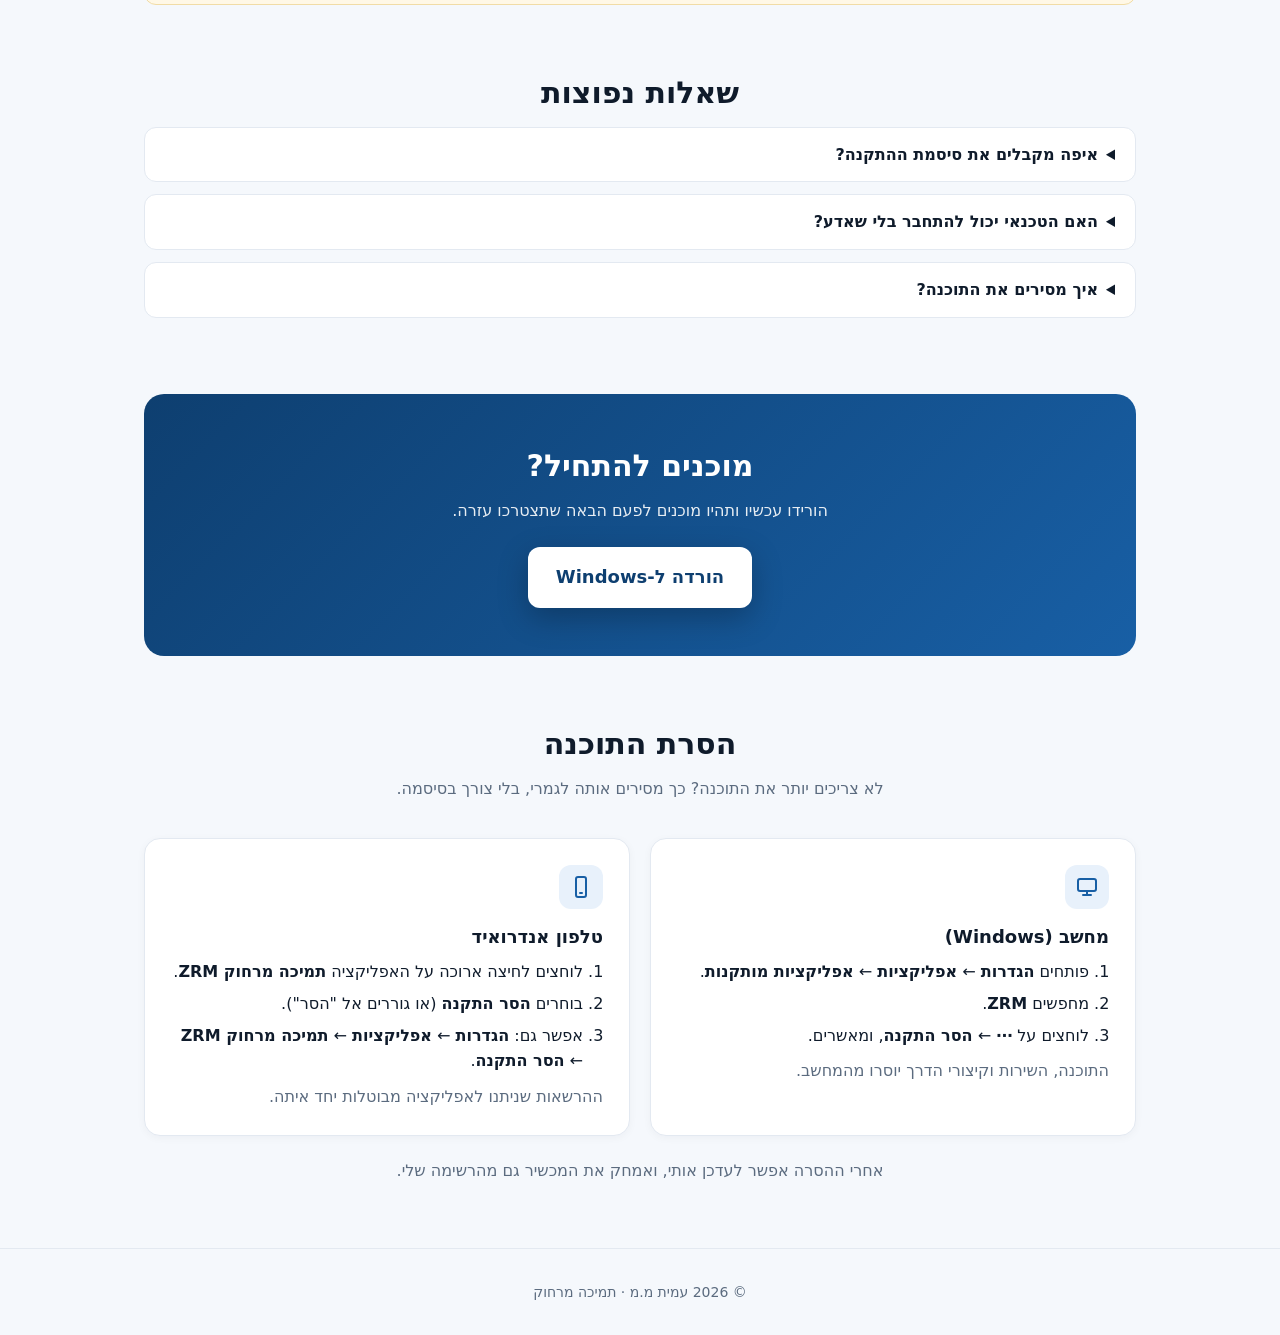
==== commit 84c44ec1: "Landing: make the Android guide link readable on the blue hero" ====
--- a/index.html
+++ b/index.html
@@ -1,119 +1,119 @@
-<!doctype html>
-<html lang="he" dir="rtl" data-title-he="עמית מ.מ – תמיכה מרחוק" data-title-en="Amit M.M – Remote support">
-<head>
-<meta charset="utf-8">
-<meta name="viewport" content="width=device-width, initial-scale=1">
-<title>עמית מ.מ – תמיכה מרחוק</title>
-<meta name="description" content="הורדת תוכנת התמיכה מרחוק של עמית מ.מ – התקנה פשוטה, חיבור מאובטח, רק באישורך.">
-<link rel="icon" href="favicon.ico">
-<meta property="og:title" content="עמית מ.מ – תמיכה מרחוק">
-<meta property="og:description" content="הורדת תוכנת התמיכה מרחוק – חיבור מאובטח, רק באישורך.">
-<meta property="og:image" content="logo-256.png">
-<link rel="stylesheet" href="style.css">
-</head>
-<body>
-<header><div class="wrap">
-  <img src="logo.svg" alt="">
-  <b><span data-l="he">עמית מ.מ</span><span data-l="en">Amit M.M</span></b>
-  <span class="sp"></span>
-  <button class="lang" id="lang" type="button">English</button>
-</div></header>
-
-<div class="hero"><div class="wrap">
-  <div>
-    <h1><span data-l="he">תמיכה מרחוק, מהירה ומאובטחת</span><span data-l="en">Fast, secure remote support</span></h1>
-    <p><span data-l="he">מתקינים פעם אחת, ומקבלים עזרה במחשב בכל פעם שצריך – בלי לצאת מהבית. הטכנאי מתחבר רק אחרי שאתם מאשרים.</span><span data-l="en">Install once and get help on your computer whenever you need it, without leaving home. The technician connects only after you approve.</span></p>
-    <div class="pick"><span data-l="he">בחרו את המכשיר שעליו מתקינים:</span><span data-l="en">Choose the device you're installing on:</span></div>
-    <a class="btn" id="dl" href="https://github.com/azombit/amitmm-support/releases/latest/download/ZRM-Client-Setup.exe">
-      <svg viewBox="0 0 24 24" fill="none" stroke="currentColor" stroke-width="2.2" stroke-linecap="round" stroke-linejoin="round"><path d="M12 3v12m0 0l-5-5m5 5l5-5M4 19h16"/></svg>
-      <span data-l="he">מחשב (Windows)</span><span data-l="en">PC (Windows)</span>
-    </a>
-    <a class="btn ghost" id="dla" href="https://github.com/azombit/amitmm-support/releases/latest/download/ZrmAgent.apk">
-      <svg viewBox="0 0 24 24" fill="currentColor"><path d="M6 9h12v8a1 1 0 01-1 1h-1v3a1.5 1.5 0 01-3 0v-3h-2v3a1.5 1.5 0 01-3 0v-3H7a1 1 0 01-1-1zM3.5 9A1.5 1.5 0 015 10.5v5a1.5 1.5 0 01-3 0v-5A1.5 1.5 0 013.5 9zm17 0a1.5 1.5 0 011.5 1.5v5a1.5 1.5 0 01-3 0v-5A1.5 1.5 0 0120.5 9zM15.5 2.6l1.2-1.6.8.6-1.2 1.6A6 6 0 0118 8H6a6 6 0 011.7-4.8L6.5 1.6l.8-.6 1.2 1.6a6 6 0 017 0zM9.5 5a.8.8 0 100 1.6.8.8 0 000-1.6zm5 0a.8.8 0 100 1.6.8.8 0 000-1.6z"/></svg>
-      <span data-l="he">טלפון אנדרואיד</span><span data-l="en">Android phone</span>
-    </a>
-    <div class="meta"><a href="https://amit-open.tailb6001d.ts.net/d/guide" target="_blank" rel="noopener"><span data-l="he">📖 מדריך התקנה לאנדרואיד, שלב אחר שלב</span><span data-l="en">📖 Step-by-step Android install guide</span></a></div>
-    <div class="meta"><span data-l="he">ל-Windows 10 ו-11 ולטלפוני אנדרואיד · חינם</span><span data-l="en">Windows 10 / 11 and Android phones · free</span></div>
-  </div>
-  <img class="logo-big" src="logo.svg" alt="Amit M.M">
-</div></div>
-
-<section><div class="wrap">
-  <h2><span data-l="he">למה זה בטוח</span><span data-l="en">Why it's safe</span></h2>
-  <p class="sub"><span data-l="he">אתם תמיד בשליטה</span><span data-l="en">You are always in control</span></p>
-  <div class="grid">
-    <div class="card"><div class="ic"><svg viewBox="0 0 24 24" fill="none" stroke="currentColor" stroke-width="2" stroke-linecap="round" stroke-linejoin="round"><path d="M20 6L9 17l-5-5"/></svg></div>
-      <h3><span data-l="he">רק באישורכם</span><span data-l="en">Only with your approval</span></h3>
-      <p><span data-l="he">לפני כל חיבור מופיעה בקשה על המסך, ושום דבר לא קורה בלי שתאשרו.</span><span data-l="en">A request appears on screen before every session. Nothing happens until you approve it.</span></p></div>
-    <div class="card"><div class="ic"><svg viewBox="0 0 24 24" fill="none" stroke="currentColor" stroke-width="2" stroke-linecap="round" stroke-linejoin="round"><rect x="4" y="11" width="16" height="10" rx="2"/><path d="M8 11V7a4 4 0 018 0v4"/></svg></div>
-      <h3><span data-l="he">חיבור מוצפן</span><span data-l="en">Encrypted connection</span></h3>
-      <p><span data-l="he">כל התקשורת מוצפנת, והתוכנה מתחברת רק לשרת המאומת של עמית מ.מ.</span><span data-l="en">All traffic is encrypted, and the software connects only to Amit M.M's verified server.</span></p></div>
-    <div class="card"><div class="ic"><svg viewBox="0 0 24 24" fill="none" stroke="currentColor" stroke-width="2" stroke-linecap="round" stroke-linejoin="round"><path d="M18 6L6 18M6 6l12 12"/></svg></div>
-      <h3><span data-l="he">מפסיקים בכל רגע</span><span data-l="en">Stop at any moment</span></h3>
-      <p><span data-l="he">אפשר לנתק את החיבור בלחיצה, ולהסיר את התוכנה דרך "אפליקציות" ב-Windows.</span><span data-l="en">End the session with one click, and uninstall any time from Windows "Apps".</span></p></div>
-  </div>
-</div></section>
-
-<section style="padding-top:0"><div class="wrap">
-  <h2><span data-l="he">איך מתקינים</span><span data-l="en">How to install</span></h2>
-  <p class="sub"><span data-l="he">ארבעה צעדים, פחות משתי דקות</span><span data-l="en">Four steps, under two minutes</span></p>
-  <div class="steps">
-    <div class="step"><h3><span data-l="he">מורידים</span><span data-l="en">Download</span></h3><p><span data-l="he">לוחצים על "הורדה ל-Windows" ושומרים את הקובץ.</span><span data-l="en">Click "Download for Windows" and save the file.</span></p></div>
-    <div class="step"><h3><span data-l="he">מפעילים</span><span data-l="en">Run</span></h3><p><span data-l="he">פותחים את ZRM-Client-Setup.exe ומאשרים את הודעת Windows.</span><span data-l="en">Open ZRM-Client-Setup.exe and accept the Windows prompt.</span></p></div>
-    <div class="step"><h3><span data-l="he">מקבלים סיסמה</span><span data-l="en">Get the password</span></h3><p><span data-l="he">מבקשים את סיסמת ההתקנה בוואטסאפ או במייל – <a href="#pw">כאן למטה</a>.</span><span data-l="en">Ask for the installation password on WhatsApp or by email – <a href="#pw">right below</a>.</span></p></div>
-    <div class="step"><h3><span data-l="he">מזינים סיסמה</span><span data-l="en">Enter the password</span></h3><p><span data-l="he">מקלידים את סיסמת ההתקנה באשף, וזהו.</span><span data-l="en">Type the installation password in the wizard, and you're done.</span></p></div>
-  </div>
-  <div class="pw" id="pw">
-    <div><b><span data-l="he">צריכים סיסמת התקנה?</span><span data-l="en">Need the installation password?</span></b>
-      <p><span data-l="he">שלחו לי הודעה ואחזור אליכם עם הסיסמה.</span><span data-l="en">Send me a message and I'll get back to you with the password.</span></p></div>
-    <div class="pw-btns">
-      <a class="pbtn wa" target="_blank" rel="noopener" data-wa="אהלן עמית, אני צריך סיסמת התקנה לתוכנת התמיכה מרחוק." data-wa-en="Hi Amit, I need the installation password for the remote support software.">
-        <svg viewBox="0 0 24 24" fill="currentColor"><path d="M12 2a10 10 0 00-8.6 15.1L2 22l5-1.3A10 10 0 1012 2zm0 18.2a8.2 8.2 0 01-4.2-1.2l-.3-.2-3 .8.8-2.9-.2-.3A8.2 8.2 0 1112 20.2zm4.5-6.1c-.2-.1-1.5-.7-1.7-.8s-.4-.1-.6.1-.7.8-.8 1-.3.2-.5.1a6.7 6.7 0 01-3.3-2.9c-.3-.4.3-.4.7-1.4a.5.5 0 000-.4l-.8-1.8c-.2-.5-.4-.4-.6-.4h-.5a1 1 0 00-.7.3 3 3 0 00-.9 2.2 5.2 5.2 0 001.1 2.7 11.8 11.8 0 004.5 4c1.7.7 2.3.8 3.2.6a2.7 2.7 0 001.8-1.2 2.2 2.2 0 00.1-1.2c0-.2-.2-.3-.5-.4z"/></svg>
-        <span data-l="he">קבלת סיסמה בוואטסאפ</span><span data-l="en">Get it on WhatsApp</span></a>
-      <a class="pbtn ml" data-mail="בקשה לסיסמת התקנה – תמיכה מרחוק" data-mail-en="Installation password request – remote support">
-        <svg viewBox="0 0 24 24" fill="none" stroke="currentColor" stroke-width="2" stroke-linecap="round" stroke-linejoin="round"><rect x="3" y="5" width="18" height="14" rx="2"/><path d="M3 7l9 6 9-6"/></svg>
-        <span data-l="he">קבלת סיסמה במייל</span><span data-l="en">Get it by email</span></a>
-    </div>
-  </div>
-  <div class="note"><span data-l="he">אם Windows מציג "Windows הגן על המחשב שלך": לוחצים על <b>מידע נוסף</b> ואז על <b>הפעל בכל זאת</b>. בחלון אישור ההרשאות עשוי להופיע "מפרסם: לא ידוע" – זה תקין, לוחצים <b>כן</b>.</span><span data-l="en">If Windows shows "Windows protected your PC": click <b>More info</b>, then <b>Run anyway</b>. The permission prompt may show "Publisher: Unknown" – that is expected; click <b>Yes</b>.</span></div>
-</div></section>
-
-<section style="padding-top:0"><div class="wrap faq">
-  <h2><span data-l="he">שאלות נפוצות</span><span data-l="en">FAQ</span></h2>
-  <p class="sub"></p>
-  <details><summary><span data-l="he">איפה מקבלים את סיסמת ההתקנה?</span><span data-l="en">Where do I get the installation password?</span></summary><p><span data-l="he">מבקשים אותה ממני <a href="#pw">בוואטסאפ או במייל</a>. בלעדיה לא ניתן לחבר את המחשב.</span><span data-l="en">Ask me for it <a href="#pw">on WhatsApp or by email</a>. Without it the computer cannot be connected.</span></p></details>
-  <details><summary><span data-l="he">האם הטכנאי יכול להתחבר בלי שאדע?</span><span data-l="en">Can the technician connect without me knowing?</span></summary><p><span data-l="he">לא. כל חיבור דורש את האישור שלכם על המסך, ובזמן החיבור מוצג סימון ברור.</span><span data-l="en">No. Every session needs your on-screen approval, and a clear indicator is shown while connected.</span></p></details>
-  <details><summary><span data-l="he">איך מסירים את התוכנה?</span><span data-l="en">How do I uninstall it?</span></summary><p><span data-l="he">ראו <a href="#uninstall">הסרת התוכנה</a> – למחשב ולאנדרואיד.</span><span data-l="en">See <a href="#uninstall">Uninstalling</a> – for PC and Android.</span></p></details>
-</div></section>
-
-<section style="padding-top:0"><div class="wrap"><div class="cta">
-  <h2><span data-l="he">מוכנים להתחיל?</span><span data-l="en">Ready to start?</span></h2>
-  <p style="opacity:.9;margin:0 0 24px"><span data-l="he">הורידו עכשיו ותהיו מוכנים לפעם הבאה שתצטרכו עזרה.</span><span data-l="en">Download now and be ready the next time you need help.</span></p>
-  <a class="btn" href="https://github.com/azombit/amitmm-support/releases/latest/download/ZRM-Client-Setup.exe"><span data-l="he">הורדה ל-Windows</span><span data-l="en">Download for Windows</span></a>
-</div></div></section>
-
-<section style="padding-top:0" id="uninstall"><div class="wrap">
-  <h2><span data-l="he">הסרת התוכנה</span><span data-l="en">Uninstalling</span></h2>
-  <p class="sub"><span data-l="he">לא צריכים יותר את התוכנה? כך מסירים אותה לגמרי, בלי צורך בסיסמה.</span><span data-l="en">Don't need it anymore? Here's how to remove it completely. No password needed.</span></p>
-  <div class="grid two">
-    <div class="card"><div class="ic"><svg viewBox="0 0 24 24" fill="none" stroke="currentColor" stroke-width="2" stroke-linecap="round" stroke-linejoin="round"><rect x="3" y="4" width="18" height="12" rx="2"/><path d="M8 20h8M12 16v4"/></svg></div>
-      <h3><span data-l="he">מחשב (Windows)</span><span data-l="en">PC (Windows)</span></h3>
-      <ol><li><span data-l="he">פותחים <b>הגדרות</b> ← <b>אפליקציות</b> ← <b>אפליקציות מותקנות</b>.</span><span data-l="en">Open <b>Settings</b> → <b>Apps</b> → <b>Installed apps</b>.</span></li>
-        <li><span data-l="he">מחפשים <b>ZRM</b>.</span><span data-l="en">Search for <b>ZRM</b>.</span></li>
-        <li><span data-l="he">לוחצים על <b>⋯</b> ← <b>הסר התקנה</b>, ומאשרים.</span><span data-l="en">Click <b>⋯</b> → <b>Uninstall</b>, and confirm.</span></li></ol>
-      <p><span data-l="he">התוכנה, השירות וקיצורי הדרך יוסרו מהמחשב.</span><span data-l="en">The software, its service and shortcuts are removed.</span></p></div>
-    <div class="card"><div class="ic"><svg viewBox="0 0 24 24" fill="none" stroke="currentColor" stroke-width="2" stroke-linecap="round" stroke-linejoin="round"><rect x="7" y="2" width="10" height="20" rx="2"/><path d="M11 18h2"/></svg></div>
-      <h3><span data-l="he">טלפון אנדרואיד</span><span data-l="en">Android phone</span></h3>
-      <ol><li><span data-l="he">לוחצים לחיצה ארוכה על האפליקציה <b>תמיכה מרחוק ZRM</b>.</span><span data-l="en">Long-press the <b>ZRM Support</b> app.</span></li>
-        <li><span data-l="he">בוחרים <b>הסר התקנה</b> (או גוררים אל "הסר").</span><span data-l="en">Choose <b>Uninstall</b> (or drag it to "Uninstall").</span></li>
-        <li><span data-l="he">אפשר גם: <b>הגדרות</b> ← <b>אפליקציות</b> ← <b>תמיכה מרחוק ZRM</b> ← <b>הסר התקנה</b>.</span><span data-l="en">Or: <b>Settings</b> → <b>Apps</b> → <b>ZRM Support</b> → <b>Uninstall</b>.</span></li></ol>
-      <p><span data-l="he">ההרשאות שניתנו לאפליקציה מבוטלות יחד איתה.</span><span data-l="en">Any permissions you gave the app are revoked with it.</span></p></div>
-  </div>
-  <p class="sub" style="margin:22px 0 0"><span data-l="he">אחרי ההסרה אפשר לעדכן אותי, ואמחק את המכשיר גם מהרשימה שלי.</span><span data-l="en">After uninstalling, let me know and I'll remove the device from my list too.</span></p>
-</div></section>
-
-<footer>© <span id="y">2026</span> <span data-l="he">עמית מ.מ · תמיכה מרחוק</span><span data-l="en">Amit M.M · Remote support</span></footer>
-
-<script src="site.js"></script>
-</body>
-</html>
+<!doctype html>
+<html lang="he" dir="rtl" data-title-he="עמית מ.מ – תמיכה מרחוק" data-title-en="Amit M.M – Remote support">
+<head>
+<meta charset="utf-8">
+<meta name="viewport" content="width=device-width, initial-scale=1">
+<title>עמית מ.מ – תמיכה מרחוק</title>
+<meta name="description" content="הורדת תוכנת התמיכה מרחוק של עמית מ.מ – התקנה פשוטה, חיבור מאובטח, רק באישורך.">
+<link rel="icon" href="favicon.ico">
+<meta property="og:title" content="עמית מ.מ – תמיכה מרחוק">
+<meta property="og:description" content="הורדת תוכנת התמיכה מרחוק – חיבור מאובטח, רק באישורך.">
+<meta property="og:image" content="logo-256.png">
+<link rel="stylesheet" href="style.css">
+</head>
+<body>
+<header><div class="wrap">
+  <img src="logo.svg" alt="">
+  <b><span data-l="he">עמית מ.מ</span><span data-l="en">Amit M.M</span></b>
+  <span class="sp"></span>
+  <button class="lang" id="lang" type="button">English</button>
+</div></header>
+
+<div class="hero"><div class="wrap">
+  <div>
+    <h1><span data-l="he">תמיכה מרחוק, מהירה ומאובטחת</span><span data-l="en">Fast, secure remote support</span></h1>
+    <p><span data-l="he">מתקינים פעם אחת, ומקבלים עזרה במחשב בכל פעם שצריך – בלי לצאת מהבית. הטכנאי מתחבר רק אחרי שאתם מאשרים.</span><span data-l="en">Install once and get help on your computer whenever you need it, without leaving home. The technician connects only after you approve.</span></p>
+    <div class="pick"><span data-l="he">בחרו את המכשיר שעליו מתקינים:</span><span data-l="en">Choose the device you're installing on:</span></div>
+    <a class="btn" id="dl" href="https://github.com/azombit/amitmm-support/releases/latest/download/ZRM-Client-Setup.exe">
+      <svg viewBox="0 0 24 24" fill="none" stroke="currentColor" stroke-width="2.2" stroke-linecap="round" stroke-linejoin="round"><path d="M12 3v12m0 0l-5-5m5 5l5-5M4 19h16"/></svg>
+      <span data-l="he">מחשב (Windows)</span><span data-l="en">PC (Windows)</span>
+    </a>
+    <a class="btn ghost" id="dla" href="https://github.com/azombit/amitmm-support/releases/latest/download/ZrmAgent.apk">
+      <svg viewBox="0 0 24 24" fill="currentColor"><path d="M6 9h12v8a1 1 0 01-1 1h-1v3a1.5 1.5 0 01-3 0v-3h-2v3a1.5 1.5 0 01-3 0v-3H7a1 1 0 01-1-1zM3.5 9A1.5 1.5 0 015 10.5v5a1.5 1.5 0 01-3 0v-5A1.5 1.5 0 013.5 9zm17 0a1.5 1.5 0 011.5 1.5v5a1.5 1.5 0 01-3 0v-5A1.5 1.5 0 0120.5 9zM15.5 2.6l1.2-1.6.8.6-1.2 1.6A6 6 0 0118 8H6a6 6 0 011.7-4.8L6.5 1.6l.8-.6 1.2 1.6a6 6 0 017 0zM9.5 5a.8.8 0 100 1.6.8.8 0 000-1.6zm5 0a.8.8 0 100 1.6.8.8 0 000-1.6z"/></svg>
+      <span data-l="he">טלפון אנדרואיד</span><span data-l="en">Android phone</span>
+    </a>
+    <div class="meta"><a href="https://amit-open.tailb6001d.ts.net/d/guide" target="_blank" rel="noopener" style="color:#fff;font-weight:600;font-size:15px;text-decoration:underline"><span data-l="he">📖 מדריך התקנה לאנדרואיד, שלב אחר שלב</span><span data-l="en">📖 Step-by-step Android install guide</span></a></div>
+    <div class="meta"><span data-l="he">ל-Windows 10 ו-11 ולטלפוני אנדרואיד · חינם</span><span data-l="en">Windows 10 / 11 and Android phones · free</span></div>
+  </div>
+  <img class="logo-big" src="logo.svg" alt="Amit M.M">
+</div></div>
+
+<section><div class="wrap">
+  <h2><span data-l="he">למה זה בטוח</span><span data-l="en">Why it's safe</span></h2>
+  <p class="sub"><span data-l="he">אתם תמיד בשליטה</span><span data-l="en">You are always in control</span></p>
+  <div class="grid">
+    <div class="card"><div class="ic"><svg viewBox="0 0 24 24" fill="none" stroke="currentColor" stroke-width="2" stroke-linecap="round" stroke-linejoin="round"><path d="M20 6L9 17l-5-5"/></svg></div>
+      <h3><span data-l="he">רק באישורכם</span><span data-l="en">Only with your approval</span></h3>
+      <p><span data-l="he">לפני כל חיבור מופיעה בקשה על המסך, ושום דבר לא קורה בלי שתאשרו.</span><span data-l="en">A request appears on screen before every session. Nothing happens until you approve it.</span></p></div>
+    <div class="card"><div class="ic"><svg viewBox="0 0 24 24" fill="none" stroke="currentColor" stroke-width="2" stroke-linecap="round" stroke-linejoin="round"><rect x="4" y="11" width="16" height="10" rx="2"/><path d="M8 11V7a4 4 0 018 0v4"/></svg></div>
+      <h3><span data-l="he">חיבור מוצפן</span><span data-l="en">Encrypted connection</span></h3>
+      <p><span data-l="he">כל התקשורת מוצפנת, והתוכנה מתחברת רק לשרת המאומת של עמית מ.מ.</span><span data-l="en">All traffic is encrypted, and the software connects only to Amit M.M's verified server.</span></p></div>
+    <div class="card"><div class="ic"><svg viewBox="0 0 24 24" fill="none" stroke="currentColor" stroke-width="2" stroke-linecap="round" stroke-linejoin="round"><path d="M18 6L6 18M6 6l12 12"/></svg></div>
+      <h3><span data-l="he">מפסיקים בכל רגע</span><span data-l="en">Stop at any moment</span></h3>
+      <p><span data-l="he">אפשר לנתק את החיבור בלחיצה, ולהסיר את התוכנה דרך "אפליקציות" ב-Windows.</span><span data-l="en">End the session with one click, and uninstall any time from Windows "Apps".</span></p></div>
+  </div>
+</div></section>
+
+<section style="padding-top:0"><div class="wrap">
+  <h2><span data-l="he">איך מתקינים</span><span data-l="en">How to install</span></h2>
+  <p class="sub"><span data-l="he">ארבעה צעדים, פחות משתי דקות</span><span data-l="en">Four steps, under two minutes</span></p>
+  <div class="steps">
+    <div class="step"><h3><span data-l="he">מורידים</span><span data-l="en">Download</span></h3><p><span data-l="he">לוחצים על "הורדה ל-Windows" ושומרים את הקובץ.</span><span data-l="en">Click "Download for Windows" and save the file.</span></p></div>
+    <div class="step"><h3><span data-l="he">מפעילים</span><span data-l="en">Run</span></h3><p><span data-l="he">פותחים את ZRM-Client-Setup.exe ומאשרים את הודעת Windows.</span><span data-l="en">Open ZRM-Client-Setup.exe and accept the Windows prompt.</span></p></div>
+    <div class="step"><h3><span data-l="he">מקבלים סיסמה</span><span data-l="en">Get the password</span></h3><p><span data-l="he">מבקשים את סיסמת ההתקנה בוואטסאפ או במייל – <a href="#pw">כאן למטה</a>.</span><span data-l="en">Ask for the installation password on WhatsApp or by email – <a href="#pw">right below</a>.</span></p></div>
+    <div class="step"><h3><span data-l="he">מזינים סיסמה</span><span data-l="en">Enter the password</span></h3><p><span data-l="he">מקלידים את סיסמת ההתקנה באשף, וזהו.</span><span data-l="en">Type the installation password in the wizard, and you're done.</span></p></div>
+  </div>
+  <div class="pw" id="pw">
+    <div><b><span data-l="he">צריכים סיסמת התקנה?</span><span data-l="en">Need the installation password?</span></b>
+      <p><span data-l="he">שלחו לי הודעה ואחזור אליכם עם הסיסמה.</span><span data-l="en">Send me a message and I'll get back to you with the password.</span></p></div>
+    <div class="pw-btns">
+      <a class="pbtn wa" target="_blank" rel="noopener" data-wa="אהלן עמית, אני צריך סיסמת התקנה לתוכנת התמיכה מרחוק." data-wa-en="Hi Amit, I need the installation password for the remote support software.">
+        <svg viewBox="0 0 24 24" fill="currentColor"><path d="M12 2a10 10 0 00-8.6 15.1L2 22l5-1.3A10 10 0 1012 2zm0 18.2a8.2 8.2 0 01-4.2-1.2l-.3-.2-3 .8.8-2.9-.2-.3A8.2 8.2 0 1112 20.2zm4.5-6.1c-.2-.1-1.5-.7-1.7-.8s-.4-.1-.6.1-.7.8-.8 1-.3.2-.5.1a6.7 6.7 0 01-3.3-2.9c-.3-.4.3-.4.7-1.4a.5.5 0 000-.4l-.8-1.8c-.2-.5-.4-.4-.6-.4h-.5a1 1 0 00-.7.3 3 3 0 00-.9 2.2 5.2 5.2 0 001.1 2.7 11.8 11.8 0 004.5 4c1.7.7 2.3.8 3.2.6a2.7 2.7 0 001.8-1.2 2.2 2.2 0 00.1-1.2c0-.2-.2-.3-.5-.4z"/></svg>
+        <span data-l="he">קבלת סיסמה בוואטסאפ</span><span data-l="en">Get it on WhatsApp</span></a>
+      <a class="pbtn ml" data-mail="בקשה לסיסמת התקנה – תמיכה מרחוק" data-mail-en="Installation password request – remote support">
+        <svg viewBox="0 0 24 24" fill="none" stroke="currentColor" stroke-width="2" stroke-linecap="round" stroke-linejoin="round"><rect x="3" y="5" width="18" height="14" rx="2"/><path d="M3 7l9 6 9-6"/></svg>
+        <span data-l="he">קבלת סיסמה במייל</span><span data-l="en">Get it by email</span></a>
+    </div>
+  </div>
+  <div class="note"><span data-l="he">אם Windows מציג "Windows הגן על המחשב שלך": לוחצים על <b>מידע נוסף</b> ואז על <b>הפעל בכל זאת</b>. בחלון אישור ההרשאות עשוי להופיע "מפרסם: לא ידוע" – זה תקין, לוחצים <b>כן</b>.</span><span data-l="en">If Windows shows "Windows protected your PC": click <b>More info</b>, then <b>Run anyway</b>. The permission prompt may show "Publisher: Unknown" – that is expected; click <b>Yes</b>.</span></div>
+</div></section>
+
+<section style="padding-top:0"><div class="wrap faq">
+  <h2><span data-l="he">שאלות נפוצות</span><span data-l="en">FAQ</span></h2>
+  <p class="sub"></p>
+  <details><summary><span data-l="he">איפה מקבלים את סיסמת ההתקנה?</span><span data-l="en">Where do I get the installation password?</span></summary><p><span data-l="he">מבקשים אותה ממני <a href="#pw">בוואטסאפ או במייל</a>. בלעדיה לא ניתן לחבר את המחשב.</span><span data-l="en">Ask me for it <a href="#pw">on WhatsApp or by email</a>. Without it the computer cannot be connected.</span></p></details>
+  <details><summary><span data-l="he">האם הטכנאי יכול להתחבר בלי שאדע?</span><span data-l="en">Can the technician connect without me knowing?</span></summary><p><span data-l="he">לא. כל חיבור דורש את האישור שלכם על המסך, ובזמן החיבור מוצג סימון ברור.</span><span data-l="en">No. Every session needs your on-screen approval, and a clear indicator is shown while connected.</span></p></details>
+  <details><summary><span data-l="he">איך מסירים את התוכנה?</span><span data-l="en">How do I uninstall it?</span></summary><p><span data-l="he">ראו <a href="#uninstall">הסרת התוכנה</a> – למחשב ולאנדרואיד.</span><span data-l="en">See <a href="#uninstall">Uninstalling</a> – for PC and Android.</span></p></details>
+</div></section>
+
+<section style="padding-top:0"><div class="wrap"><div class="cta">
+  <h2><span data-l="he">מוכנים להתחיל?</span><span data-l="en">Ready to start?</span></h2>
+  <p style="opacity:.9;margin:0 0 24px"><span data-l="he">הורידו עכשיו ותהיו מוכנים לפעם הבאה שתצטרכו עזרה.</span><span data-l="en">Download now and be ready the next time you need help.</span></p>
+  <a class="btn" href="https://github.com/azombit/amitmm-support/releases/latest/download/ZRM-Client-Setup.exe"><span data-l="he">הורדה ל-Windows</span><span data-l="en">Download for Windows</span></a>
+</div></div></section>
+
+<section style="padding-top:0" id="uninstall"><div class="wrap">
+  <h2><span data-l="he">הסרת התוכנה</span><span data-l="en">Uninstalling</span></h2>
+  <p class="sub"><span data-l="he">לא צריכים יותר את התוכנה? כך מסירים אותה לגמרי, בלי צורך בסיסמה.</span><span data-l="en">Don't need it anymore? Here's how to remove it completely. No password needed.</span></p>
+  <div class="grid two">
+    <div class="card"><div class="ic"><svg viewBox="0 0 24 24" fill="none" stroke="currentColor" stroke-width="2" stroke-linecap="round" stroke-linejoin="round"><rect x="3" y="4" width="18" height="12" rx="2"/><path d="M8 20h8M12 16v4"/></svg></div>
+      <h3><span data-l="he">מחשב (Windows)</span><span data-l="en">PC (Windows)</span></h3>
+      <ol><li><span data-l="he">פותחים <b>הגדרות</b> ← <b>אפליקציות</b> ← <b>אפליקציות מותקנות</b>.</span><span data-l="en">Open <b>Settings</b> → <b>Apps</b> → <b>Installed apps</b>.</span></li>
+        <li><span data-l="he">מחפשים <b>ZRM</b>.</span><span data-l="en">Search for <b>ZRM</b>.</span></li>
+        <li><span data-l="he">לוחצים על <b>⋯</b> ← <b>הסר התקנה</b>, ומאשרים.</span><span data-l="en">Click <b>⋯</b> → <b>Uninstall</b>, and confirm.</span></li></ol>
+      <p><span data-l="he">התוכנה, השירות וקיצורי הדרך יוסרו מהמחשב.</span><span data-l="en">The software, its service and shortcuts are removed.</span></p></div>
+    <div class="card"><div class="ic"><svg viewBox="0 0 24 24" fill="none" stroke="currentColor" stroke-width="2" stroke-linecap="round" stroke-linejoin="round"><rect x="7" y="2" width="10" height="20" rx="2"/><path d="M11 18h2"/></svg></div>
+      <h3><span data-l="he">טלפון אנדרואיד</span><span data-l="en">Android phone</span></h3>
+      <ol><li><span data-l="he">לוחצים לחיצה ארוכה על האפליקציה <b>תמיכה מרחוק ZRM</b>.</span><span data-l="en">Long-press the <b>ZRM Support</b> app.</span></li>
+        <li><span data-l="he">בוחרים <b>הסר התקנה</b> (או גוררים אל "הסר").</span><span data-l="en">Choose <b>Uninstall</b> (or drag it to "Uninstall").</span></li>
+        <li><span data-l="he">אפשר גם: <b>הגדרות</b> ← <b>אפליקציות</b> ← <b>תמיכה מרחוק ZRM</b> ← <b>הסר התקנה</b>.</span><span data-l="en">Or: <b>Settings</b> → <b>Apps</b> → <b>ZRM Support</b> → <b>Uninstall</b>.</span></li></ol>
+      <p><span data-l="he">ההרשאות שניתנו לאפליקציה מבוטלות יחד איתה.</span><span data-l="en">Any permissions you gave the app are revoked with it.</span></p></div>
+  </div>
+  <p class="sub" style="margin:22px 0 0"><span data-l="he">אחרי ההסרה אפשר לעדכן אותי, ואמחק את המכשיר גם מהרשימה שלי.</span><span data-l="en">After uninstalling, let me know and I'll remove the device from my list too.</span></p>
+</div></section>
+
+<footer>© <span id="y">2026</span> <span data-l="he">עמית מ.מ · תמיכה מרחוק</span><span data-l="en">Amit M.M · Remote support</span></footer>
+
+<script src="site.js"></script>
+</body>
+</html>
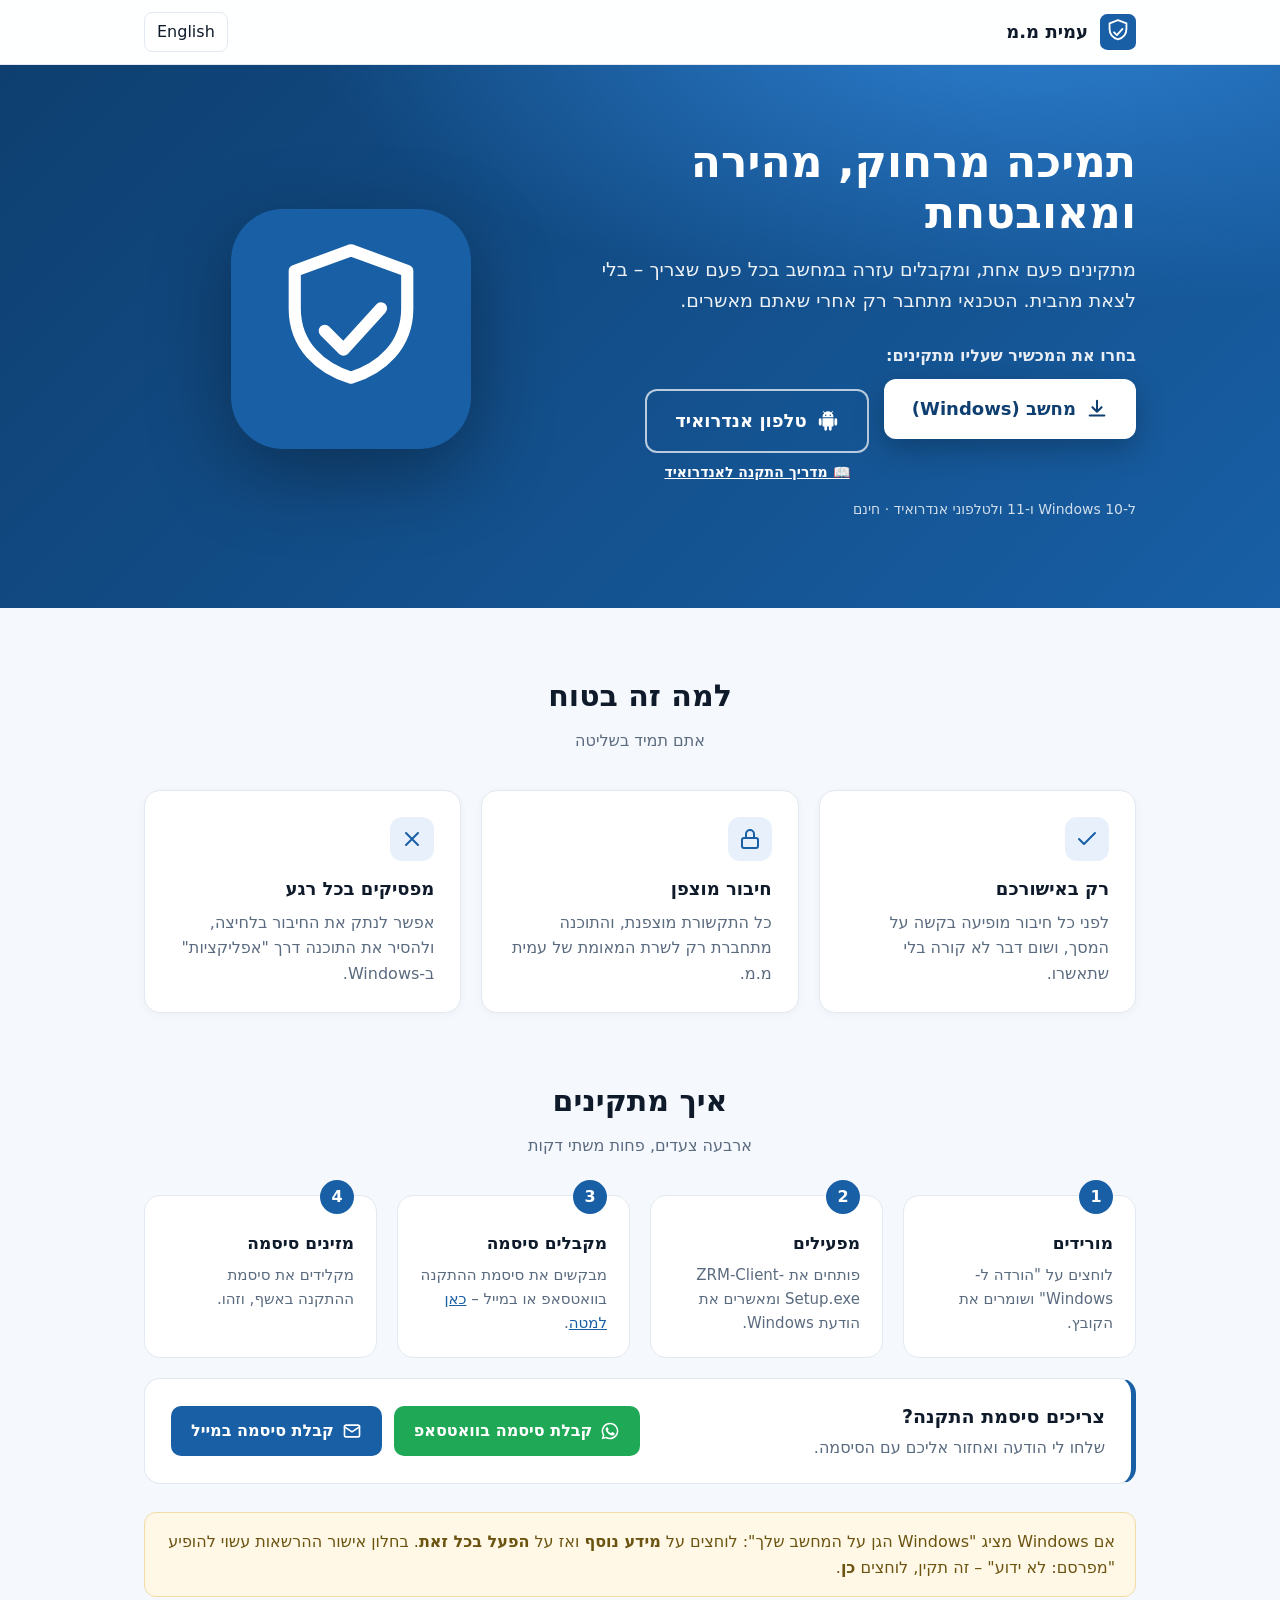
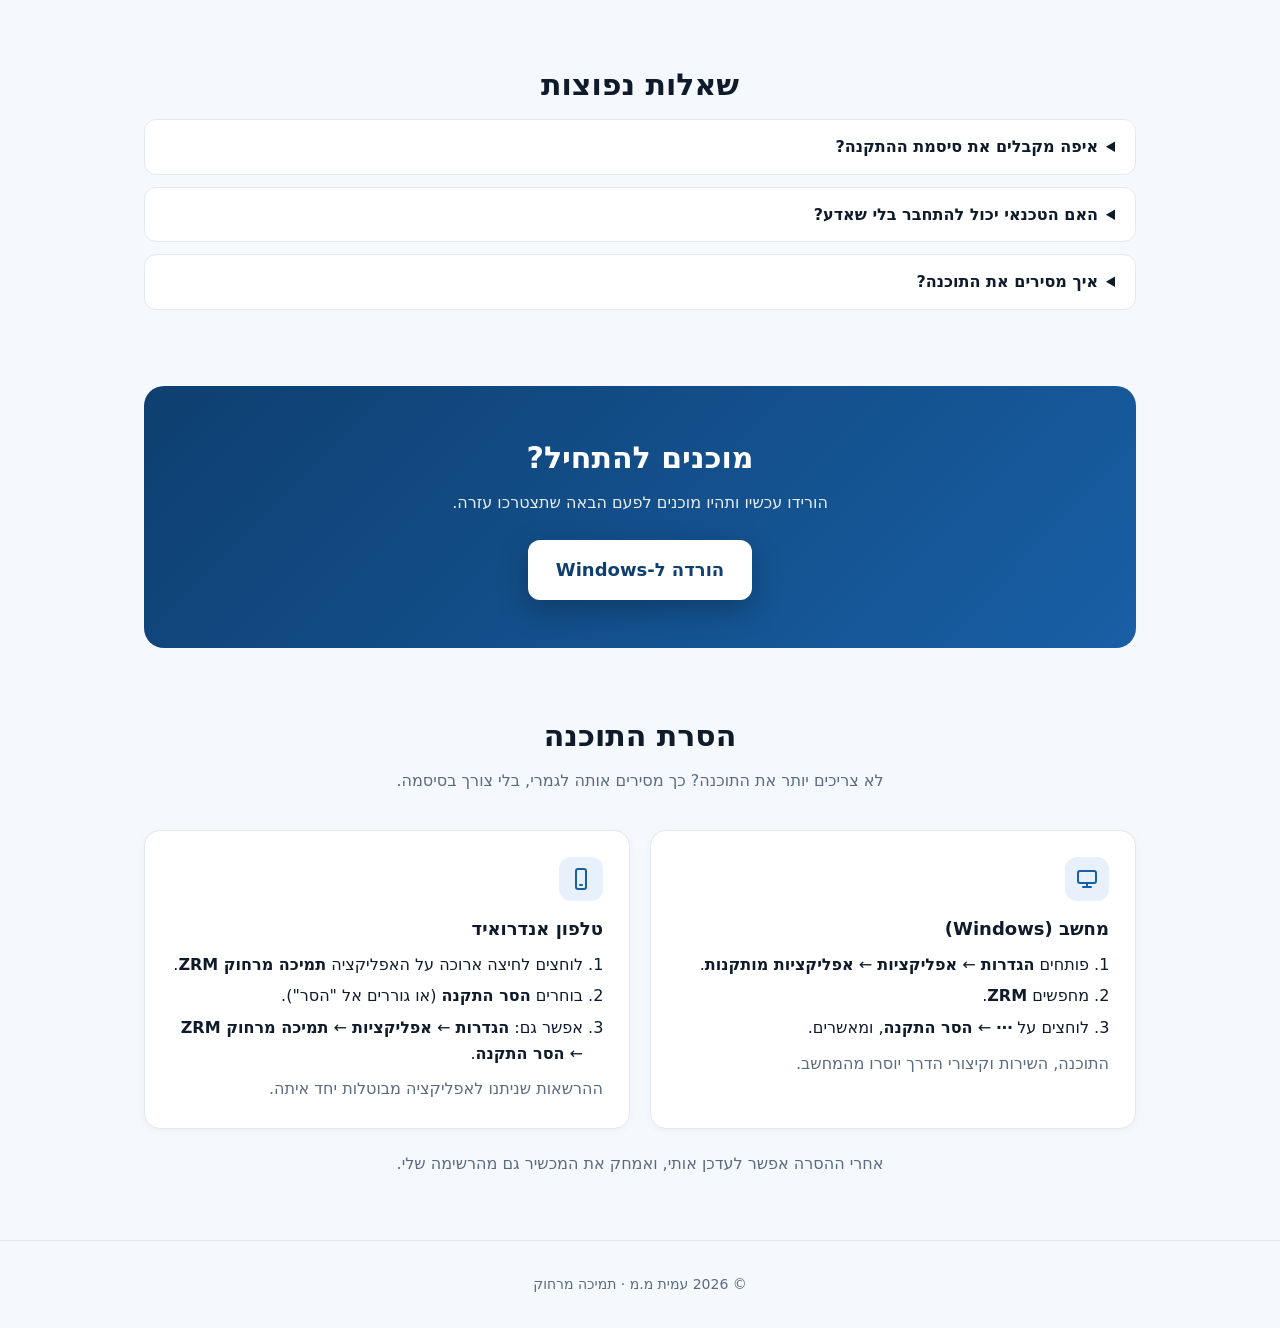
==== commit a95efab8: "Landing: put the Android guide link right under the Android button" ====
--- a/index.html
+++ b/index.html
@@ -28,11 +28,13 @@
       <svg viewBox="0 0 24 24" fill="none" stroke="currentColor" stroke-width="2.2" stroke-linecap="round" stroke-linejoin="round"><path d="M12 3v12m0 0l-5-5m5 5l5-5M4 19h16"/></svg>
       <span data-l="he">מחשב (Windows)</span><span data-l="en">PC (Windows)</span>
     </a>
+    <span style="display:inline-flex;flex-direction:column;align-items:center;gap:8px;vertical-align:top">
     <a class="btn ghost" id="dla" href="https://github.com/azombit/amitmm-support/releases/latest/download/ZrmAgent.apk">
       <svg viewBox="0 0 24 24" fill="currentColor"><path d="M6 9h12v8a1 1 0 01-1 1h-1v3a1.5 1.5 0 01-3 0v-3h-2v3a1.5 1.5 0 01-3 0v-3H7a1 1 0 01-1-1zM3.5 9A1.5 1.5 0 015 10.5v5a1.5 1.5 0 01-3 0v-5A1.5 1.5 0 013.5 9zm17 0a1.5 1.5 0 011.5 1.5v5a1.5 1.5 0 01-3 0v-5A1.5 1.5 0 0120.5 9zM15.5 2.6l1.2-1.6.8.6-1.2 1.6A6 6 0 0118 8H6a6 6 0 011.7-4.8L6.5 1.6l.8-.6 1.2 1.6a6 6 0 017 0zM9.5 5a.8.8 0 100 1.6.8.8 0 000-1.6zm5 0a.8.8 0 100 1.6.8.8 0 000-1.6z"/></svg>
       <span data-l="he">טלפון אנדרואיד</span><span data-l="en">Android phone</span>
     </a>
-    <div class="meta"><a href="https://amit-open.tailb6001d.ts.net/d/guide" target="_blank" rel="noopener" style="color:#fff;font-weight:600;font-size:15px;text-decoration:underline"><span data-l="he">📖 מדריך התקנה לאנדרואיד, שלב אחר שלב</span><span data-l="en">📖 Step-by-step Android install guide</span></a></div>
+    <a href="https://amit-open.tailb6001d.ts.net/d/guide" target="_blank" rel="noopener" style="color:#fff;font-weight:600;font-size:14px;text-decoration:underline;margin-inline-start:10px"><span data-l="he">📖 מדריך התקנה לאנדרואיד</span><span data-l="en">📖 Android install guide</span></a>
+    </span>
     <div class="meta"><span data-l="he">ל-Windows 10 ו-11 ולטלפוני אנדרואיד · חינם</span><span data-l="en">Windows 10 / 11 and Android phones · free</span></div>
   </div>
   <img class="logo-big" src="logo.svg" alt="Amit M.M">
